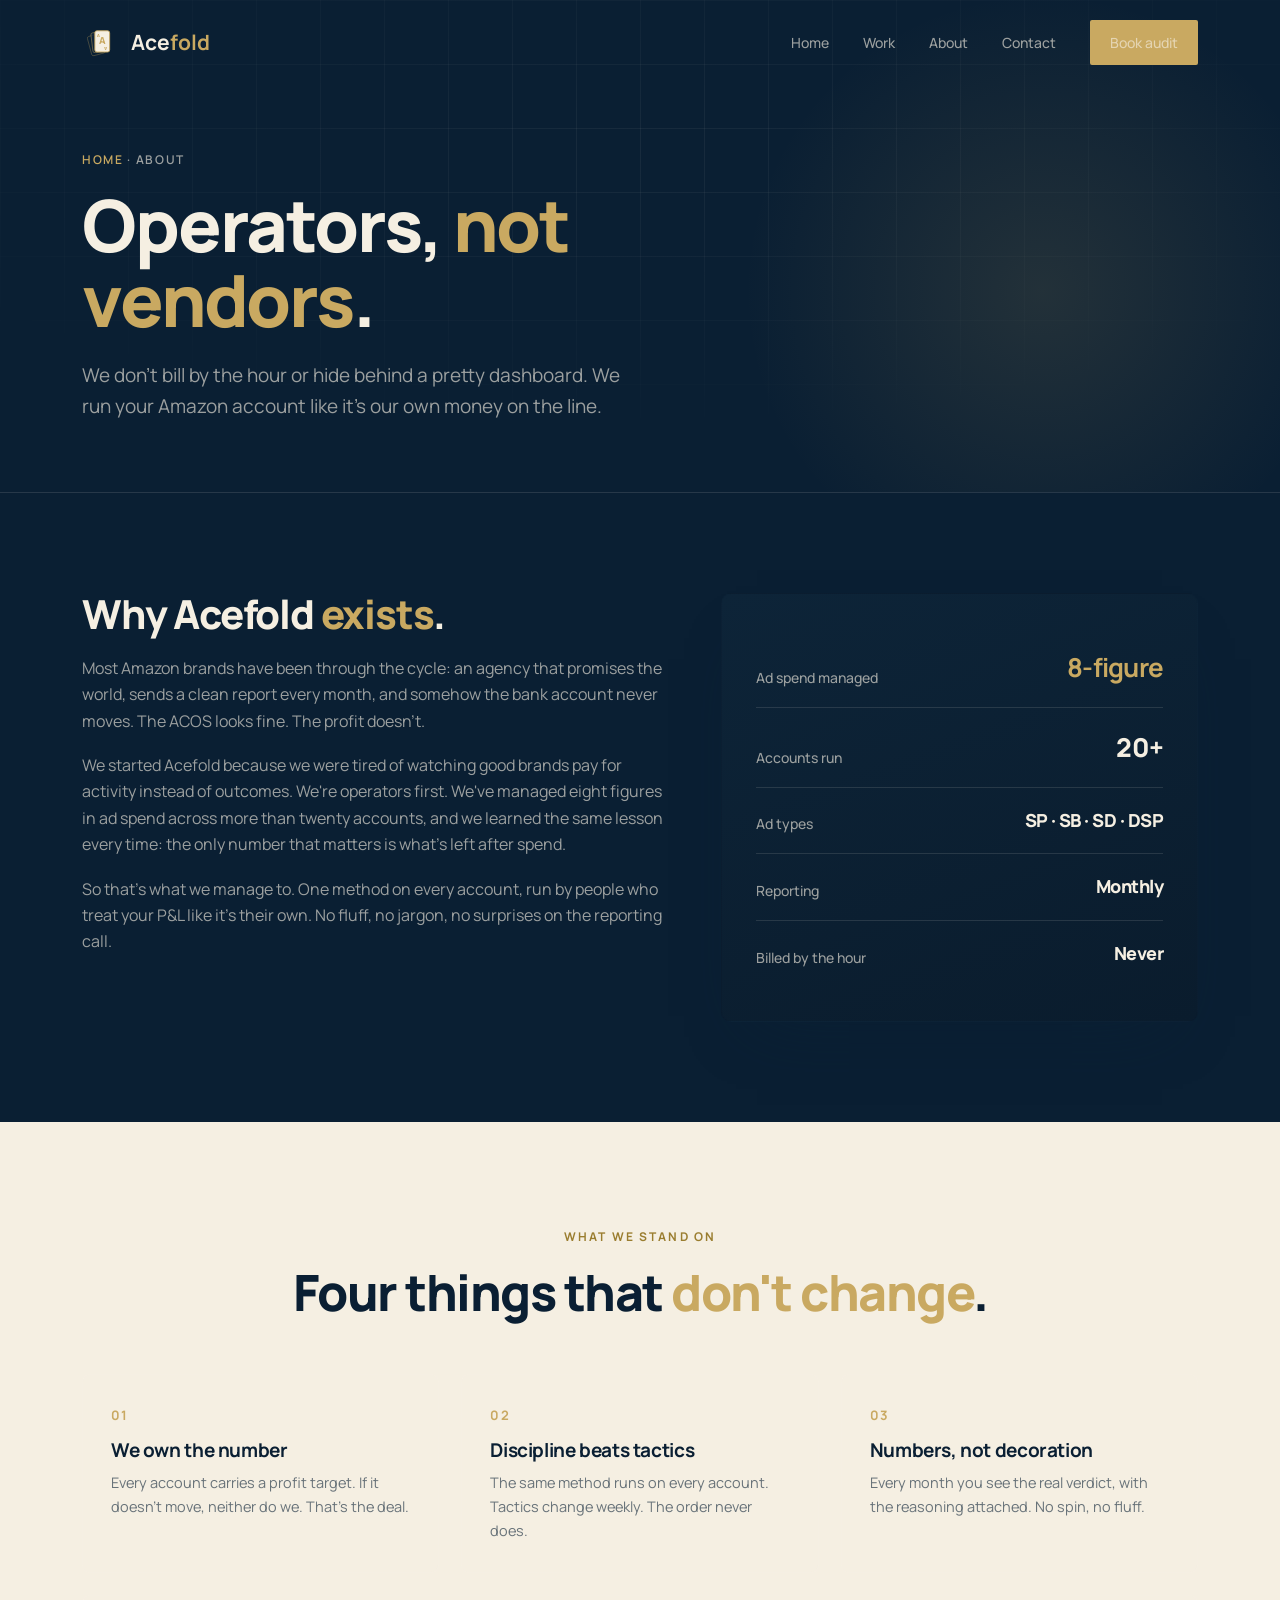
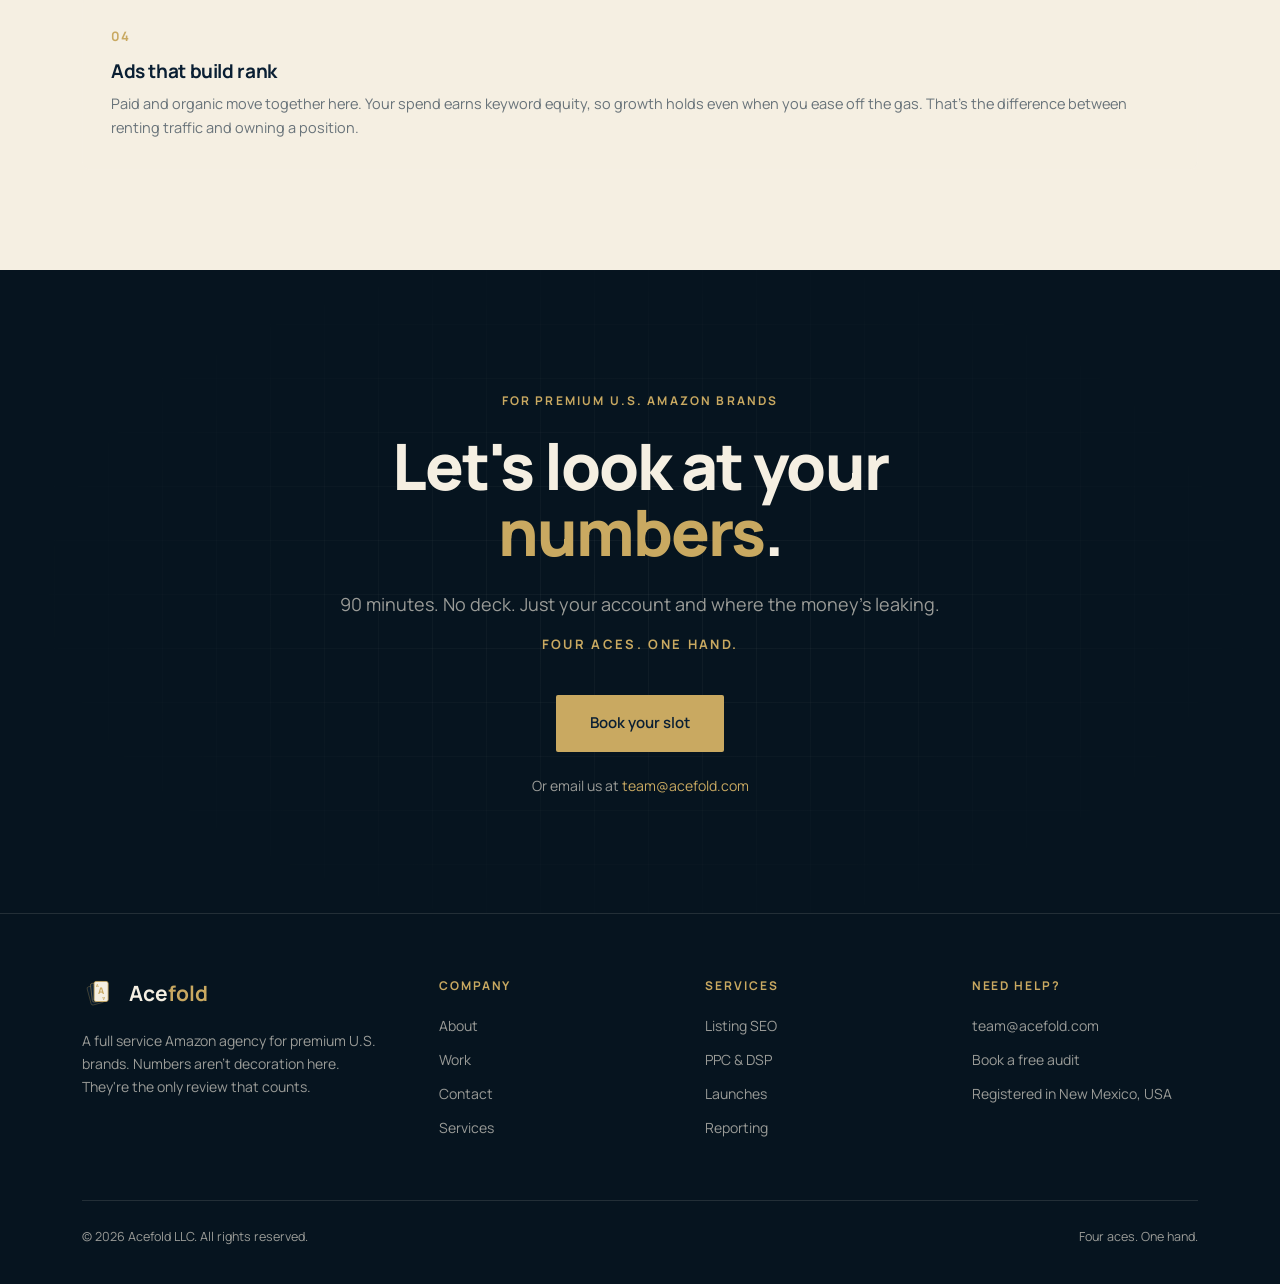
==== about.html @ dfd9e8f3 "Add files via upload" ====
<!DOCTYPE html>
<html lang="en">
<head>
<meta charset="UTF-8" />
<meta name="viewport" content="width=device-width, initial-scale=1.0" />
<title>About · Acefold</title>
<meta name="description" content="Acefold is built by operators who manage Amazon like it's their own P&L. Profit first, always." />
<link rel="preconnect" href="https://fonts.googleapis.com" />
<link rel="preconnect" href="https://fonts.gstatic.com" crossorigin />
<link rel="preload" as="style" href="https://fonts.googleapis.com/css2?family=Manrope:wght@400;500;600;700;800&display=swap" />
<link href="https://fonts.googleapis.com/css2?family=Manrope:wght@400;500;600;700;800&display=swap" rel="stylesheet" media="print" onload="this.media='all'" />
<noscript><link href="https://fonts.googleapis.com/css2?family=Manrope:wght@400;500;600;700;800&display=swap" rel="stylesheet" /></noscript>
<link rel="stylesheet" href="style.css" />
</head>
<body>

<svg width="0" height="0" style="position:absolute" aria-hidden="true"><defs>
  <symbol id="acemark" viewBox="0 0 56 56">
    <g transform="rotate(-15 28 40)"><rect x="14" y="14" width="22" height="31" rx="3" fill="#0A1F33" stroke="#C9A961" stroke-width="0.8" opacity="0.55"/></g>
    <g transform="rotate(-7 28 40)"><rect x="17" y="11" width="22" height="31" rx="3" fill="#13283d" stroke="#C9A961" stroke-width="0.8" opacity="0.8"/></g>
    <g><rect x="20" y="9" width="23" height="33" rx="3.2" fill="#F5EFE2" stroke="#C9A961" stroke-width="1.4"/>
      <text x="23" y="18" font-family="Manrope" font-size="6.5" font-weight="800" fill="#C9A961">A</text>
      <text x="31.5" y="42" font-family="Manrope" font-size="6.5" font-weight="800" fill="#C9A961" transform="rotate(180 35 38)">A</text>
      <text x="31.5" y="29.5" font-family="Manrope" font-size="15" font-weight="800" fill="#C9A961" text-anchor="middle">A</text></g>
  </symbol>
</defs></svg>

<div class="nav-bg" id="navbg"></div>
<nav>
  <a href="index.html" class="brand"><svg width="36" height="36"><use href="#acemark"/></svg><span class="brand-name">Ace<b>fold</b></span></a>
  <div class="nav-links" id="navlinks">
    <a href="index.html">Home</a>
    <a href="work.html">Work</a>
    <a href="about.html">About</a>
    <a href="contact.html">Contact</a>
    <a href="https://calendly.com/team-acefold/30min" target="_blank" rel="noopener" class="btn btn-gold" style="padding:11px 20px">Book audit</a>
  </div>
  <button class="nav-toggle" id="navtoggle" aria-label="Menu"><span></span><span></span><span></span></button>
</nav>

<!-- BANNER -->
<section class="banner">
  <div class="hero-grid"></div>
  <div class="hero-glow"></div>
  <div class="wrap"><div class="banner-inner">
    <div class="crumb"><a href="index.html">Home</a> · About</div>
    <h1>Operators, <span class="gold">not vendors</span>.</h1>
    <p>We don't bill by the hour or hide behind a pretty dashboard. We run your Amazon account like it's our own money on the line.</p>
  </div></div>
</section>

<!-- STORY -->
<section class="sec">
  <div class="wrap">
    <div class="story">
      <div class="reveal">
        <h2>Why Acefold <span class="gold">exists</span>.</h2>
        <p>Most Amazon brands have been through the cycle: an agency that promises the world, sends a clean report every month, and somehow the bank account never moves. The ACOS looks fine. The profit doesn't.</p>
        <p>We started Acefold because we were tired of watching good brands pay for activity instead of outcomes. We're operators first. We've managed eight figures in ad spend across more than twenty accounts, and we learned the same lesson every time: the only number that matters is what's left after spend.</p>
        <p>So that's what we manage to. One method on every account, run by people who treat your P&amp;L like it's their own. No fluff, no jargon, no surprises on the reporting call.</p>
      </div>
      <div class="about-panel reveal tilt">
        <div class="ap-row"><span class="k">Ad spend managed</span><span class="v"><b>8-figure</b></span></div>
        <div class="ap-row"><span class="k">Accounts run</span><span class="v">20+</span></div>
        <div class="ap-row"><span class="k">Ad types</span><span class="v" style="font-size:18px">SP · SB · SD · DSP</span></div>
        <div class="ap-row"><span class="k">Reporting</span><span class="v" style="font-size:18px">Monthly</span></div>
        <div class="ap-row"><span class="k">Billed by the hour</span><span class="v" style="font-size:18px">Never</span></div>
      </div>
    </div>
  </div>
</section>

<!-- VALUES -->
<section class="sec sec-cream">
  <div class="wrap">
    <div class="sec-head center reveal">
      <span class="eyebrow">What we stand on</span>
      <h2>Four things that <span class="gold">don't change</span>.</h2>
    </div>
    <div class="values">
      <div class="vcard reveal"><div class="vn">01</div><h3 style="color:var(--navy)">We own the number</h3><p style="color:var(--muted-navy)">Every account carries a profit target. If it doesn't move, neither do we. That's the deal.</p></div>
      <div class="vcard reveal"><div class="vn">02</div><h3 style="color:var(--navy)">Discipline beats tactics</h3><p style="color:var(--muted-navy)">The same method runs on every account. Tactics change weekly. The order never does.</p></div>
      <div class="vcard reveal"><div class="vn">03</div><h3 style="color:var(--navy)">Numbers, not decoration</h3><p style="color:var(--muted-navy)">Every month you see the real verdict, with the reasoning attached. No spin, no fluff.</p></div>
    </div>
    <div class="values" style="margin-top:22px;grid-template-columns:1fr">
      <div class="vcard reveal" style="max-width:none"><div class="vn">04</div><h3 style="color:var(--navy)">Ads that build rank</h3><p style="color:var(--muted-navy)">Paid and organic move together here. Your spend earns keyword equity, so growth holds even when you ease off the gas. That's the difference between renting traffic and owning a position.</p></div>
    </div>
  </div>
</section>

<!-- CTA -->
<section class="cta">
  <div class="cta-grid"></div>
  <div class="wrap"><div class="cta-inner">
    <span class="eyebrow reveal">For premium U.S. Amazon brands</span>
    <h2 class="reveal">Let's look at your <span class="gold">numbers</span>.</h2>
    <p class="reveal">90 minutes. No deck. Just your account and where the money's leaking.</p>
    <p class="sub reveal">Four aces. One hand.</p>
    <a href="https://calendly.com/team-acefold/30min" target="_blank" rel="noopener" class="btn btn-gold reveal" style="margin-top:40px;padding:16px 34px;font-size:15px">Book your slot</a>
    <p class="email reveal">Or email us at <a href="mailto:team@acefold.com">team@acefold.com</a></p>
  </div></div>
</section>

<!-- FOOTER -->
<footer>
  <div class="wrap">
    <div class="foot-top">
      <div class="foot-brand">
        <a href="index.html" class="brand"><svg width="34" height="34"><use href="#acemark"/></svg><span class="brand-name">Ace<b>fold</b></span></a>
        <p>A full service Amazon agency for premium U.S. brands. Numbers aren't decoration here. They're the only review that counts.</p>
      </div>
      <div class="foot-col"><h4>Company</h4><a href="about.html">About</a><a href="work.html">Work</a><a href="contact.html">Contact</a><a href="index.html#services">Services</a></div>
      <div class="foot-col"><h4>Services</h4><a href="index.html#services">Listing SEO</a><a href="index.html#services">PPC &amp; DSP</a><a href="index.html#services">Launches</a><a href="index.html#services">Reporting</a></div>
      <div class="foot-col"><h4>Need help?</h4><a href="mailto:team@acefold.com">team@acefold.com</a><a href="https://calendly.com/team-acefold/30min" target="_blank" rel="noopener">Book a free audit</a><span>Registered in New Mexico, USA</span></div>
    </div>
    <div class="foot-bottom"><span>© 2026 Acefold LLC. All rights reserved.</span><span>Four aces. One hand.</span></div>
  </div>
</footer>

<script>
  const navbg=document.getElementById('navbg');
  window.addEventListener('scroll',()=>navbg.classList.toggle('scrolled',window.scrollY>40));
  const toggle=document.getElementById('navtoggle'),links=document.getElementById('navlinks');
  toggle.addEventListener('click',()=>links.classList.toggle('open'));
  links.querySelectorAll('a').forEach(a=>a.addEventListener('click',()=>links.classList.remove('open')));
  const io=new IntersectionObserver((es)=>{es.forEach(e=>{if(e.isIntersecting){e.target.classList.add('visible');io.unobserve(e.target)}})},{threshold:0.1});
  document.querySelectorAll('.reveal').forEach((el,i)=>{el.style.transitionDelay=(i%3*0.06)+'s';io.observe(el)});
</script>
<script src="fx.js" defer></script>
</body>
</html>
---- style.css ----
:root{
    --navy:#0A1F33;--deep:#06141F;--gold:#C9A961;--gold-soft:#d8bd82;
    --cream:#F5EFE2;--paper:#FFFFFF;
    --line-navy:rgba(245,239,226,0.12);--line-cream:rgba(10,31,51,0.12);
    --muted-cream:rgba(245,239,226,0.62);--muted-navy:rgba(10,31,51,0.60);
  }
  *{margin:0;padding:0;box-sizing:border-box}
  html{scroll-behavior:smooth}
  body{font-family:'Manrope',sans-serif;background:var(--navy);color:var(--cream);-webkit-font-smoothing:antialiased;line-height:1.65;overflow-x:hidden}
  ::selection{background:var(--gold);color:var(--navy)}
  .wrap{max-width:1180px;margin:0 auto;padding:0 32px}
  .eyebrow{font-size:12px;font-weight:700;text-transform:uppercase;letter-spacing:0.18em;color:var(--gold)}
  h1,h2,h3{font-weight:800;letter-spacing:-0.03em;line-height:1.04}
  .gold{color:var(--gold)}
  .btn{display:inline-flex;align-items:center;gap:9px;font-weight:600;font-size:14px;padding:12px 22px;border-radius:2px;text-decoration:none;transition:all .25s ease;cursor:pointer;border:none}
  .btn-gold{background:var(--gold);color:var(--navy)}
  .btn-gold:hover{background:var(--gold-soft);transform:translateY(-1px)}
  .btn-ghost{background:transparent;color:var(--cream);border:1px solid var(--line-navy)}
  .btn-ghost:hover{border-color:var(--gold);color:var(--gold)}
  .lnk{display:inline-flex;align-items:center;gap:9px;font-size:14px;font-weight:700;color:var(--gold);text-decoration:none}
  .lnk .arr{transition:transform .25s}.lnk:hover .arr{transform:translateX(4px)}

  /* NAV */
  .nav-bg{position:fixed;top:0;left:0;right:0;height:74px;z-index:99;background:rgba(6,20,31,0);border-bottom:1px solid transparent;transition:background .35s ease,border-color .35s ease}
  .nav-bg.scrolled{background:rgba(6,20,31,0.96);border-bottom:1px solid var(--line-navy)}
  nav{position:fixed;top:0;left:0;right:0;z-index:100;display:flex;align-items:center;justify-content:space-between;padding:20px 32px;max-width:1180px;margin:0 auto}
  .brand{display:flex;align-items:center;gap:13px;text-decoration:none}
  .brand-name{font-weight:700;font-size:21px;color:var(--cream)}
  .brand-name b{color:var(--gold);font-weight:700}
  .nav-links{display:flex;align-items:center;gap:34px}
  .nav-links a{color:var(--muted-cream);text-decoration:none;font-size:14px;font-weight:500;transition:color .2s}
  .nav-links a:hover{color:var(--cream)}
  .nav-toggle{display:none}

  /* HERO BLOCKS (3 alternating, Imperium-style) */
  .hero-top{padding:150px 0 20px;position:relative;overflow:hidden}
  .hero-grid{position:absolute;inset:0;z-index:0;opacity:.5;background-image:linear-gradient(var(--line-navy) 1px,transparent 1px),linear-gradient(90deg,var(--line-navy) 1px,transparent 1px);background-size:64px 64px;mask-image:radial-gradient(ellipse 90% 60% at 70% 12%,#000 0%,transparent 72%)}
  .hero-glow{position:absolute;top:-10%;right:-8%;width:680px;height:680px;z-index:0;background:radial-gradient(circle,rgba(201,169,97,0.13) 0%,transparent 62%)}
  .hero-lead{position:relative;z-index:2;max-width:760px;margin-bottom:30px}
  .hero-lead .eyebrow{display:inline-block;margin-bottom:20px}
  .hero-lead h1{font-size:clamp(40px,5.6vw,70px)}
  .hero-lead p{font-size:clamp(16px,1.7vw,19px);color:var(--muted-cream);font-weight:400;max-width:560px;margin-top:24px}
  .hero-lead .hcta{display:flex;gap:14px;margin-top:34px;flex-wrap:wrap}

  .hblocks{position:relative;z-index:2;padding:30px 0 40px}
  .hblock{display:grid;grid-template-columns:1fr 1fr;gap:58px;align-items:center;padding:54px 0;border-top:1px solid var(--line-navy)}
  .hblock.flip .hb-text{order:2}.hblock.flip .hb-visual{order:1}
  .hb-text .eyebrow{display:inline-block;margin-bottom:16px}
  .hb-text h2{font-size:clamp(26px,3.3vw,40px);line-height:1.08}
  .hb-text p{font-size:16px;color:var(--muted-cream);font-weight:400;margin-top:18px;max-width:480px}
  .hb-text .lnk{margin-top:24px}
  .hb-visual{position:relative}

  /* SECTION SHELL */
  .sec{padding:100px 0;position:relative}
  .sec-cream{background:var(--cream);color:var(--navy)}
  .sec-cream .eyebrow{color:#9a7d2f}
  .sec-head{max-width:720px;margin-bottom:54px}
  .sec-head.center{margin:0 auto 56px;text-align:center}
  .sec-head h2{font-size:clamp(30px,4.2vw,50px);margin-top:18px}
  .sec-head p{font-size:17px;margin-top:20px;color:var(--muted-cream);font-weight:400;max-width:600px}
  .sec-head.center p{margin-left:auto;margin-right:auto}
  .sec-cream .sec-head p{color:var(--muted-navy)}

  /* SERVICES GRID (9 cards) */
  .sgrid{display:grid;grid-template-columns:repeat(3,1fr);gap:20px}
  .scard{border:1px solid var(--line-cream);border-radius:6px;padding:30px 28px 28px;background:rgba(10,31,51,0.02);transition:all .3s ease;position:relative;overflow:hidden}
  .scard::after{content:"";position:absolute;top:0;left:0;width:100%;height:3px;background:linear-gradient(90deg,var(--gold),transparent);opacity:0;transition:opacity .3s}
  .scard:hover{border-color:rgba(201,169,97,0.55);transform:translateY(-4px);box-shadow:0 22px 44px -28px rgba(10,31,51,0.4)}
  .scard:hover::after{opacity:1}
  .scard .ico{width:46px;height:46px;border:1px solid rgba(201,169,97,0.4);border-radius:8px;display:flex;align-items:center;justify-content:center;margin-bottom:20px}
  .scard h3{font-size:19px;font-weight:700;letter-spacing:-0.02em;margin-bottom:10px;color:var(--navy)}
  .scard p{font-size:14.5px;color:var(--muted-navy);font-weight:400;margin-bottom:18px}
  .scard .more{font-size:13px;font-weight:700;color:#b8923a;display:inline-flex;align-items:center;gap:7px}

  /* ABOUT (Market-Leading) */
  .about{display:grid;grid-template-columns:1fr 1fr;gap:60px;align-items:center}
  .about-feats{margin-top:34px;display:grid;gap:22px}
  .afeat{display:flex;gap:18px;align-items:flex-start}
  .afeat .ai{flex-shrink:0;width:44px;height:44px;border-radius:10px;background:rgba(201,169,97,0.12);border:1px solid rgba(201,169,97,0.3);display:flex;align-items:center;justify-content:center}
  .afeat h4{font-size:17px;font-weight:700;color:var(--navy);margin-bottom:6px}
  .afeat p{font-size:14.5px;color:var(--muted-navy);font-weight:400}
  .about-panel{background:linear-gradient(160deg,#0d2438,#0a1c2d);border:1px solid var(--line-cream);border-radius:10px;padding:34px;box-shadow:0 30px 60px -36px rgba(10,31,51,0.5)}
  .ap-row{display:flex;justify-content:space-between;align-items:flex-end;padding:18px 0;border-bottom:1px solid var(--line-navy)}
  .ap-row:last-child{border-bottom:none}
  .ap-row .k{font-size:14px;color:var(--muted-cream);font-weight:500}
  .ap-row .v{font-size:26px;font-weight:800;letter-spacing:-0.03em;color:var(--cream)}
  .ap-row .v b{color:var(--gold)}

  /* TESTIMONIALS */
  .tgrid{display:grid;grid-template-columns:repeat(2,1fr);gap:22px}
  .tcard{border:1px solid var(--line-cream);border-radius:8px;padding:30px 30px 26px;background:rgba(10,31,51,0.02)}
  .tcard .stars{color:#e0a32e;font-size:14px;letter-spacing:2px;margin-bottom:14px}
  .tcard p{font-size:16px;color:var(--navy);font-weight:500;line-height:1.55;margin-bottom:22px}
  .tcard p b{color:#b8923a;font-weight:700}
  .tcard .who-row{display:flex;align-items:center;gap:14px}
  .avatar{width:46px;height:46px;border-radius:50%;background:var(--navy);color:var(--gold);display:flex;align-items:center;justify-content:center;font-weight:800;font-size:16px;flex-shrink:0;border:1px solid rgba(201,169,97,0.4)}
  .who-row .nm{font-size:14px;font-weight:700;color:var(--navy);letter-spacing:0.02em}
  .who-row .rl{font-size:13px;color:var(--muted-navy);margin-top:2px}

  /* BLOG */
  .bgrid{display:grid;grid-template-columns:repeat(3,1fr);gap:24px}
  .bcard{border:1px solid var(--line-navy);border-radius:8px;overflow:hidden;background:rgba(245,239,226,0.015);transition:all .3s ease}
  .bcard:hover{border-color:rgba(201,169,97,0.4);transform:translateY(-4px)}
  .bthumb{height:150px;display:flex;align-items:center;justify-content:center;position:relative;border-bottom:1px solid var(--line-navy)}
  .bthumb .tag{position:absolute;top:14px;left:14px;font-size:10px;font-weight:700;letter-spacing:0.1em;text-transform:uppercase;color:var(--gold);background:rgba(6,20,31,0.6);padding:4px 10px;border-radius:20px;border:1px solid rgba(201,169,97,0.3)}
  .bbody{padding:22px 24px 26px}
  .bbody h3{font-size:18px;font-weight:700;letter-spacing:-0.02em;line-height:1.25;margin-bottom:12px}
  .bbody p{font-size:14px;color:var(--muted-cream);font-weight:400;margin-bottom:18px}
  .bbody .more{font-size:13px;font-weight:700;color:var(--gold);display:inline-flex;align-items:center;gap:7px}

  /* FAQ */
  .faq{border-top:1px solid var(--line-cream);max-width:880px;margin:0 auto}
  .faq details{border-bottom:1px solid var(--line-cream)}
  .faq summary{list-style:none;cursor:pointer;padding:24px 0;display:flex;justify-content:space-between;align-items:center;gap:20px;font-size:18px;font-weight:600;letter-spacing:-0.01em;color:var(--navy)}
  .faq summary::-webkit-details-marker{display:none}
  .faq summary .pl{color:#b8923a;font-size:22px;font-weight:400;transition:transform .25s;flex-shrink:0}
  .faq details[open] summary .pl{transform:rotate(45deg)}
  .faq .ans{padding:0 0 26px;font-size:15px;color:var(--muted-navy);font-weight:400;max-width:760px;line-height:1.65}

  /* CTA */
  .cta{background:var(--deep);padding:116px 0;position:relative;overflow:hidden}
  .cta-grid{position:absolute;inset:0;opacity:.4;background-image:linear-gradient(var(--line-navy) 1px,transparent 1px),linear-gradient(90deg,var(--line-navy) 1px,transparent 1px);background-size:54px 54px;mask-image:radial-gradient(ellipse 70% 80% at 50% 50%,#000,transparent 72%)}
  .cta-inner{position:relative;z-index:2;text-align:center;max-width:760px;margin:0 auto}
  .cta h2{font-size:clamp(38px,5.5vw,64px);margin:20px 0 0}
  .cta p{font-size:18px;color:var(--muted-cream);margin-top:24px;font-weight:400}
  .cta .sub{margin-top:14px;font-size:13px;font-weight:700;text-transform:uppercase;letter-spacing:0.18em;color:var(--gold)}
  .cta .btn{margin-top:40px;padding:16px 34px;font-size:15px}
  .cta .email{margin-top:22px;font-size:14px;color:var(--muted-cream)}
  .cta .email a{color:var(--gold);text-decoration:none}

  /* FOOTER */
  footer{background:var(--deep);border-top:1px solid var(--line-navy);padding:62px 0 36px}
  .foot-top{display:grid;grid-template-columns:1.4fr 1fr 1fr 1fr;gap:40px}
  .foot-brand p{font-size:14px;color:var(--muted-cream);margin-top:18px;font-weight:400;max-width:300px}
  .foot-col h4{font-size:12px;text-transform:uppercase;letter-spacing:0.16em;color:var(--gold);margin-bottom:18px;font-weight:700}
  .foot-col a,.foot-col span{display:block;font-size:14px;color:var(--muted-cream);text-decoration:none;margin-bottom:11px;font-weight:400}
  .foot-col a:hover{color:var(--cream)}
  .foot-bottom{display:flex;justify-content:space-between;align-items:center;flex-wrap:wrap;gap:14px;margin-top:50px;padding-top:26px;border-top:1px solid var(--line-navy);font-size:12.5px;color:var(--muted-cream)}

  /* SERP visual */
  .serp{background:var(--paper);border-radius:10px;overflow:hidden;box-shadow:0 40px 80px -40px rgba(0,0,0,0.75)}
  .serp-bar{display:flex;align-items:center;gap:12px;padding:13px 16px;background:#f3f3f3;border-bottom:1px solid #e3e3e3}
  .serp-search{flex:1;display:flex;align-items:center;gap:9px;background:#fff;border:1px solid #d8d8d8;border-radius:6px;padding:8px 13px;font-size:13px;color:#555}
  .serp-search .mag{width:13px;height:13px;border:2px solid #999;border-radius:50%;flex-shrink:0}
  .serp-go{background:var(--navy);color:#fff;font-size:12px;font-weight:700;padding:8px 15px;border-radius:6px}
  .serp-results{padding:16px;display:grid;grid-template-columns:repeat(4,1fr);gap:12px;background:#fff}
  .pcard{border:1px solid #ececec;border-radius:8px;padding:12px;position:relative;background:#fff}
  .pcard.win{border:2px solid var(--gold);box-shadow:0 14px 26px -16px rgba(201,169,97,0.6)}
  .pcard .tag{position:absolute;top:-9px;left:10px;font-size:8.5px;font-weight:700;letter-spacing:0.05em;text-transform:uppercase;padding:3px 7px;border-radius:4px}
  .pcard .tag.spon{background:#eef1f4;color:#5b6b7c}
  .pcard .tag.you{background:var(--gold);color:var(--navy)}
  .pthumb{height:66px;border-radius:6px;margin-bottom:10px;display:flex;align-items:center;justify-content:center}
  .pcard .pt{font-size:11px;color:#232f3e;font-weight:600;line-height:1.35;margin-bottom:7px;min-height:30px}
  .pstars{display:flex;align-items:center;gap:4px;margin-bottom:6px}
  .pstars .st{color:#e0a32e;font-size:10px}.pstars .ct{font-size:9px;color:#888}
  .pcard .pr{font-size:14px;font-weight:800;color:#0f1111}.pcard .pr small{font-size:9px;font-weight:600;color:#565959}
  .prime{font-size:8.5px;font-weight:700;color:#1a7eb8;margin-top:5px;display:inline-flex;align-items:center;gap:4px}
  .prime::before{content:"";width:7px;height:7px;background:#1a7eb8;border-radius:50%}

  /* result chart card */
  .resultchart{background:var(--paper);border-radius:8px;padding:26px 28px 20px;box-shadow:0 30px 60px -40px rgba(0,0,0,0.6)}
  .rc-top{display:flex;justify-content:space-between;align-items:flex-start;flex-wrap:wrap;gap:14px;margin-bottom:10px}
  .rc-top .t{font-size:15px;font-weight:700;color:var(--navy)}.rc-top .s{font-size:12px;color:var(--muted-navy);margin-top:4px}
  .rc-legend{display:flex;gap:16px}
  .rc-legend span{font-size:12px;color:var(--muted-navy);display:inline-flex;align-items:center;gap:6px;font-weight:600}
  .rc-legend i{width:15px;height:3px;border-radius:2px;display:inline-block}

  /* dashboard visual */
  .dash{background:linear-gradient(160deg,#0d2438,#0a1c2d);border:1px solid var(--line-navy);border-radius:10px;overflow:hidden;box-shadow:0 40px 80px -40px rgba(0,0,0,0.7)}
  .dash-chrome{display:flex;align-items:center;gap:7px;padding:13px 16px;border-bottom:1px solid var(--line-navy);background:rgba(6,20,31,0.5)}
  .dash-chrome i{width:10px;height:10px;border-radius:50%;background:rgba(245,239,226,0.18)}
  .dash-chrome .dt{margin-left:12px;font-size:12px;font-weight:600;color:var(--muted-cream)}
  .dash-body{padding:20px}
  .dash-tiles{display:grid;grid-template-columns:repeat(4,1fr);gap:11px;margin-bottom:16px}
  .tile{background:rgba(245,239,226,0.03);border:1px solid var(--line-navy);border-radius:6px;padding:13px 13px 15px}
  .tile .tl{font-size:9.5px;font-weight:600;letter-spacing:0.08em;text-transform:uppercase;color:var(--muted-cream)}
  .tile .tv{font-size:20px;font-weight:800;letter-spacing:-0.03em;color:var(--cream);margin-top:7px;line-height:1}
  .tile .td{font-size:10.5px;font-weight:700;margin-top:6px;color:#7fc99a}
  .dash-chartbox{background:rgba(245,239,226,0.02);border:1px solid var(--line-navy);border-radius:6px;padding:15px 15px 9px}
  .dash-chartbox .cb-top{display:flex;justify-content:space-between;align-items:center;margin-bottom:10px}
  .dash-chartbox .cb-top .l{font-size:12px;font-weight:700;color:var(--cream)}.dash-chartbox .cb-top .r{font-size:11px;color:var(--gold);font-weight:700}
  .bars{display:flex;align-items:flex-end;gap:7px;height:84px}
  .bars .b{flex:1;background:linear-gradient(180deg,var(--gold),rgba(201,169,97,0.3));border-radius:3px 3px 0 0;min-height:8px}

  .reveal{opacity:0;transform:translateY(22px);transition:opacity .7s ease,transform .7s ease}
  .reveal.visible{opacity:1;transform:none}

  @media(max-width:980px){
    .hblock{grid-template-columns:1fr;gap:34px;padding:44px 0}
    .hblock.flip .hb-text{order:1}.hblock.flip .hb-visual{order:2}
    .about{grid-template-columns:1fr;gap:36px}
    .sgrid{grid-template-columns:repeat(2,1fr)}
    .tgrid{grid-template-columns:1fr}
    .bgrid{grid-template-columns:1fr}
    .foot-top{grid-template-columns:1fr 1fr}
  }
  @media(max-width:880px){
    .nav-links{position:fixed;inset:0;background:var(--deep);flex-direction:column;justify-content:center;gap:28px;transform:translateX(100%);transition:transform .35s ease}
    .nav-links.open{transform:none}.nav-links a{font-size:20px}
    .nav-toggle{display:flex;flex-direction:column;gap:5px;background:none;border:none;cursor:pointer;z-index:101}
    .nav-toggle span{width:26px;height:2px;background:var(--cream);display:block}
    .nav .btn-gold{display:none}
    .serp-results{grid-template-columns:repeat(2,1fr)}
    .dash-tiles{grid-template-columns:repeat(2,1fr)}
  }
  @media(max-width:560px){.wrap{padding:0 22px}nav{padding:18px 22px}.sgrid{grid-template-columns:1fr}.foot-top{grid-template-columns:1fr}}

/* ===== SUBPAGE BANNER + GRIDS ===== */
.banner{padding:150px 0 70px;position:relative;overflow:hidden;border-bottom:1px solid var(--line-navy)}
.banner .hero-grid{mask-image:radial-gradient(ellipse 90% 80% at 50% 30%,#000 0%,transparent 75%)}
.banner-inner{position:relative;z-index:2;max-width:760px}
.banner .crumb{font-size:12px;font-weight:600;letter-spacing:0.14em;text-transform:uppercase;color:var(--muted-cream);margin-bottom:18px}
.banner .crumb a{color:var(--gold);text-decoration:none}
.banner h1{font-size:clamp(40px,6vw,72px)}
.banner p{font-size:clamp(16px,1.7vw,19px);color:var(--muted-cream);margin-top:22px;max-width:560px;font-weight:400}

/* work / portfolio grid */
.work-grid{display:grid;grid-template-columns:repeat(2,1fr);gap:26px}
.wcard{border:1px solid var(--line-navy);border-radius:10px;overflow:hidden;background:rgba(245,239,226,0.015);transition:all .3s ease}
.wcard:hover{border-color:rgba(201,169,97,0.42);transform:translateY(-4px)}
.wcard-visual{padding:30px 30px 0;background:linear-gradient(160deg,rgba(245,239,226,0.03),transparent)}
.wcard-body{padding:26px 30px 30px;display:flex;justify-content:space-between;align-items:flex-start;gap:20px;border-top:1px solid var(--line-navy)}
.wcard-cat{font-size:11px;font-weight:700;letter-spacing:0.14em;text-transform:uppercase;color:var(--gold)}
.wcard h3{font-size:21px;font-weight:700;letter-spacing:-0.02em;margin-top:10px}
.wcard p{font-size:14px;color:var(--muted-cream);margin-top:8px;font-weight:400;max-width:330px}
.wcard .wstat{text-align:right;flex-shrink:0}
.wcard .wstat .v{font-size:28px;font-weight:800;letter-spacing:-0.03em;color:var(--gold);line-height:1}
.wcard .wstat .l{font-size:11px;color:var(--muted-cream);margin-top:6px;text-transform:uppercase;letter-spacing:0.04em}

/* about page */
.story{display:grid;grid-template-columns:1.1fr 0.9fr;gap:56px;align-items:start}
.story h2{font-size:clamp(26px,3.4vw,40px);margin-bottom:20px}
.story p{font-size:16px;color:var(--muted-cream);font-weight:400;margin-bottom:18px}
.values{display:grid;grid-template-columns:repeat(3,1fr);gap:22px;margin-top:10px}
.vcard{border:1px solid var(--line-navy);border-radius:8px;padding:30px 28px;background:rgba(245,239,226,0.015)}
.vcard .vn{font-size:13px;font-weight:700;color:var(--gold);letter-spacing:0.1em}
.vcard h3{font-size:19px;font-weight:700;margin:14px 0 10px;letter-spacing:-0.02em}
.vcard p{font-size:14.5px;color:var(--muted-cream);font-weight:400}

/* contact page */
.contact-row{display:grid;grid-template-columns:1fr 1fr;gap:50px;align-items:start}
.contact-card{border:1px solid var(--line-navy);border-radius:10px;padding:38px;background:rgba(245,239,226,0.015)}
.contact-card h3{font-size:22px;font-weight:700;letter-spacing:-0.02em;margin-bottom:10px}
.contact-card p{font-size:15px;color:var(--muted-cream);font-weight:400;margin-bottom:24px}
.cfield{display:block;margin-bottom:16px}
.cfield label{display:block;font-size:12px;font-weight:600;letter-spacing:0.06em;text-transform:uppercase;color:var(--muted-cream);margin-bottom:8px}
.cfield input,.cfield textarea{width:100%;background:rgba(6,20,31,0.5);border:1px solid var(--line-navy);border-radius:6px;padding:13px 15px;color:var(--cream);font-family:'Manrope',sans-serif;font-size:15px}
.cfield input:focus,.cfield textarea:focus{outline:none;border-color:var(--gold)}
.contact-side .cinfo{display:flex;gap:16px;align-items:flex-start;padding:22px 0;border-bottom:1px solid var(--line-navy)}
.contact-side .cinfo:last-child{border-bottom:none}
.contact-side .ci-ico{width:44px;height:44px;border-radius:10px;background:rgba(201,169,97,0.12);border:1px solid rgba(201,169,97,0.3);display:flex;align-items:center;justify-content:center;flex-shrink:0}
.contact-side h4{font-size:16px;font-weight:700;margin-bottom:5px}
.contact-side p{font-size:14px;color:var(--muted-cream);font-weight:400}
.contact-side a{color:var(--gold);text-decoration:none}

@media(max-width:880px){
  .work-grid{grid-template-columns:1fr}
  .story{grid-template-columns:1fr;gap:36px}
  .values{grid-template-columns:1fr}
  .contact-row{grid-template-columns:1fr;gap:34px}
  .wcard-body{flex-direction:column}
  .wcard .wstat{text-align:left}
}

/* ===== PREMIUM 3D LAYER ===== */
#hero3d{position:absolute;inset:0;width:100%;height:100%;z-index:1;pointer-events:none}
.hero-top{position:relative}
.hero-lead{position:relative;z-index:2}
.hblocks{position:relative;z-index:2}
.tilt{transition:transform .45s cubic-bezier(.2,.8,.3,1);transform-style:preserve-3d;will-change:transform}
.tilt.tilting{transition:transform .06s linear}
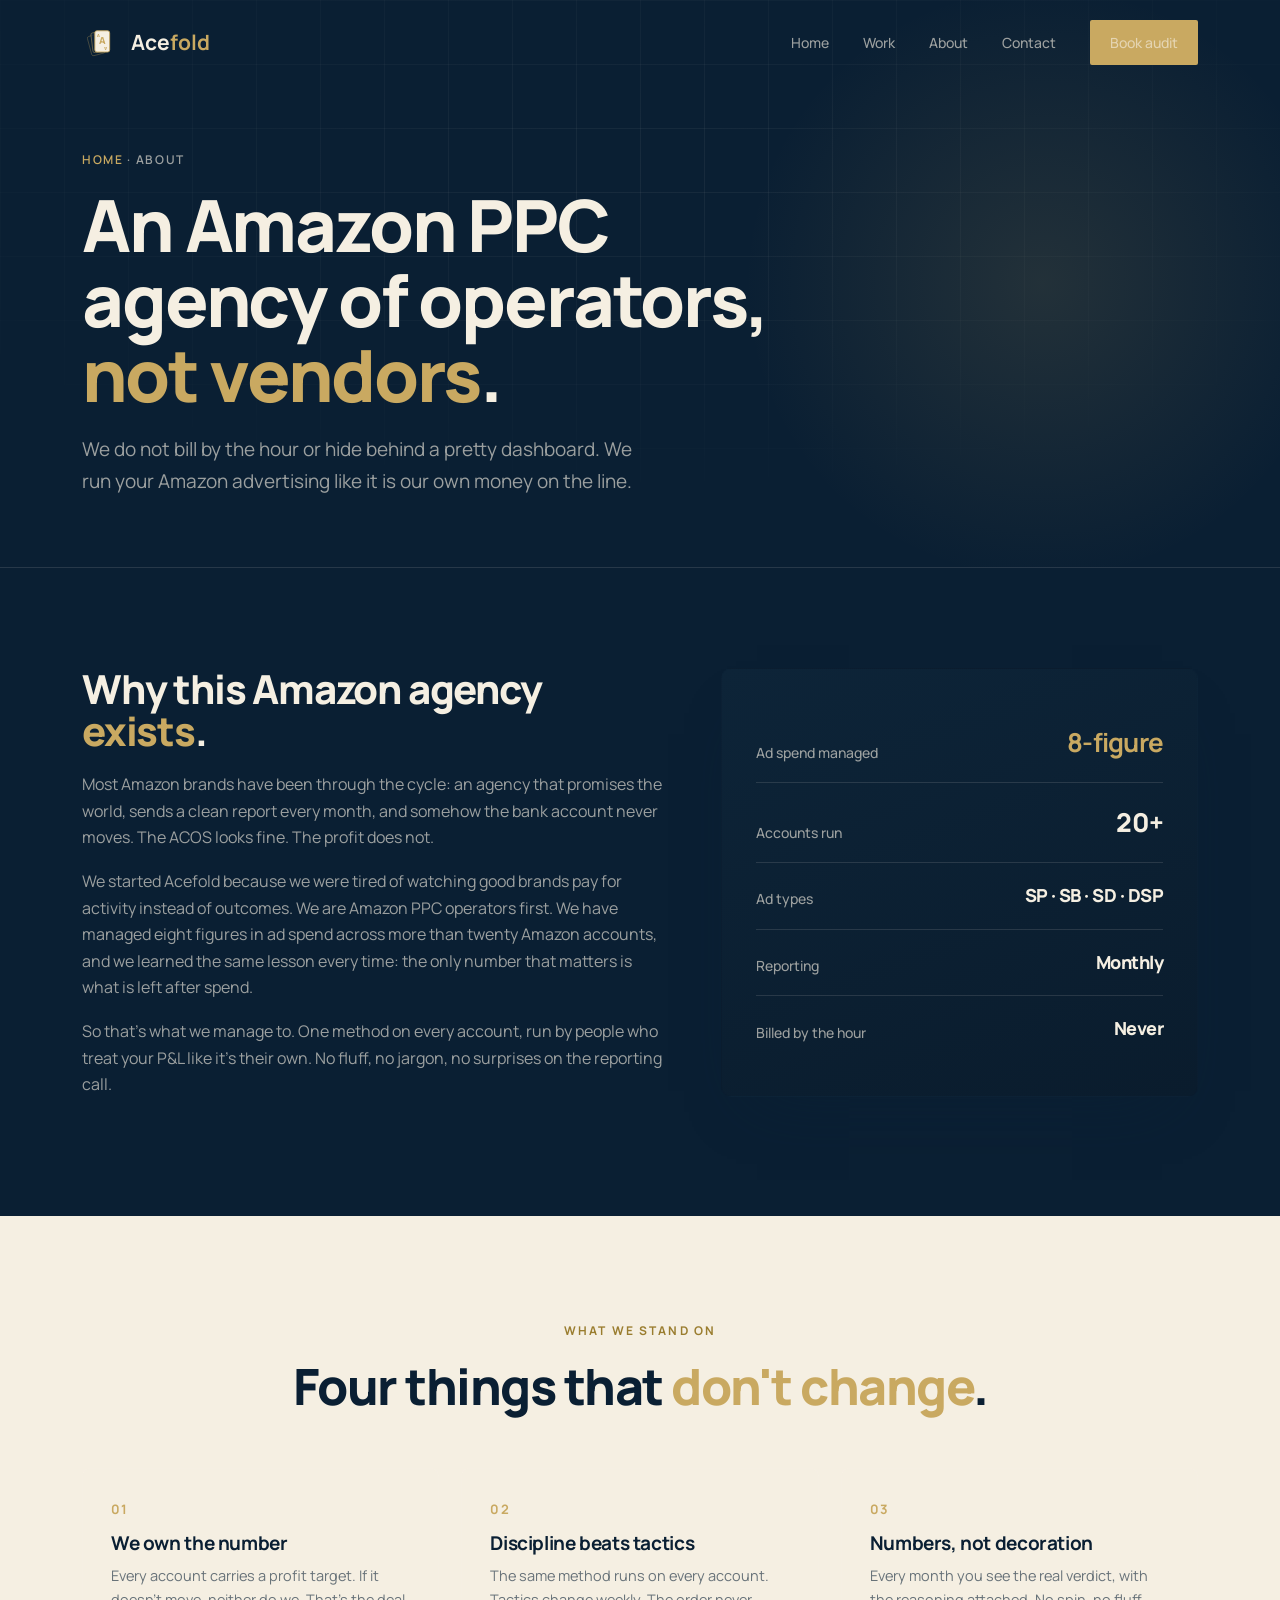
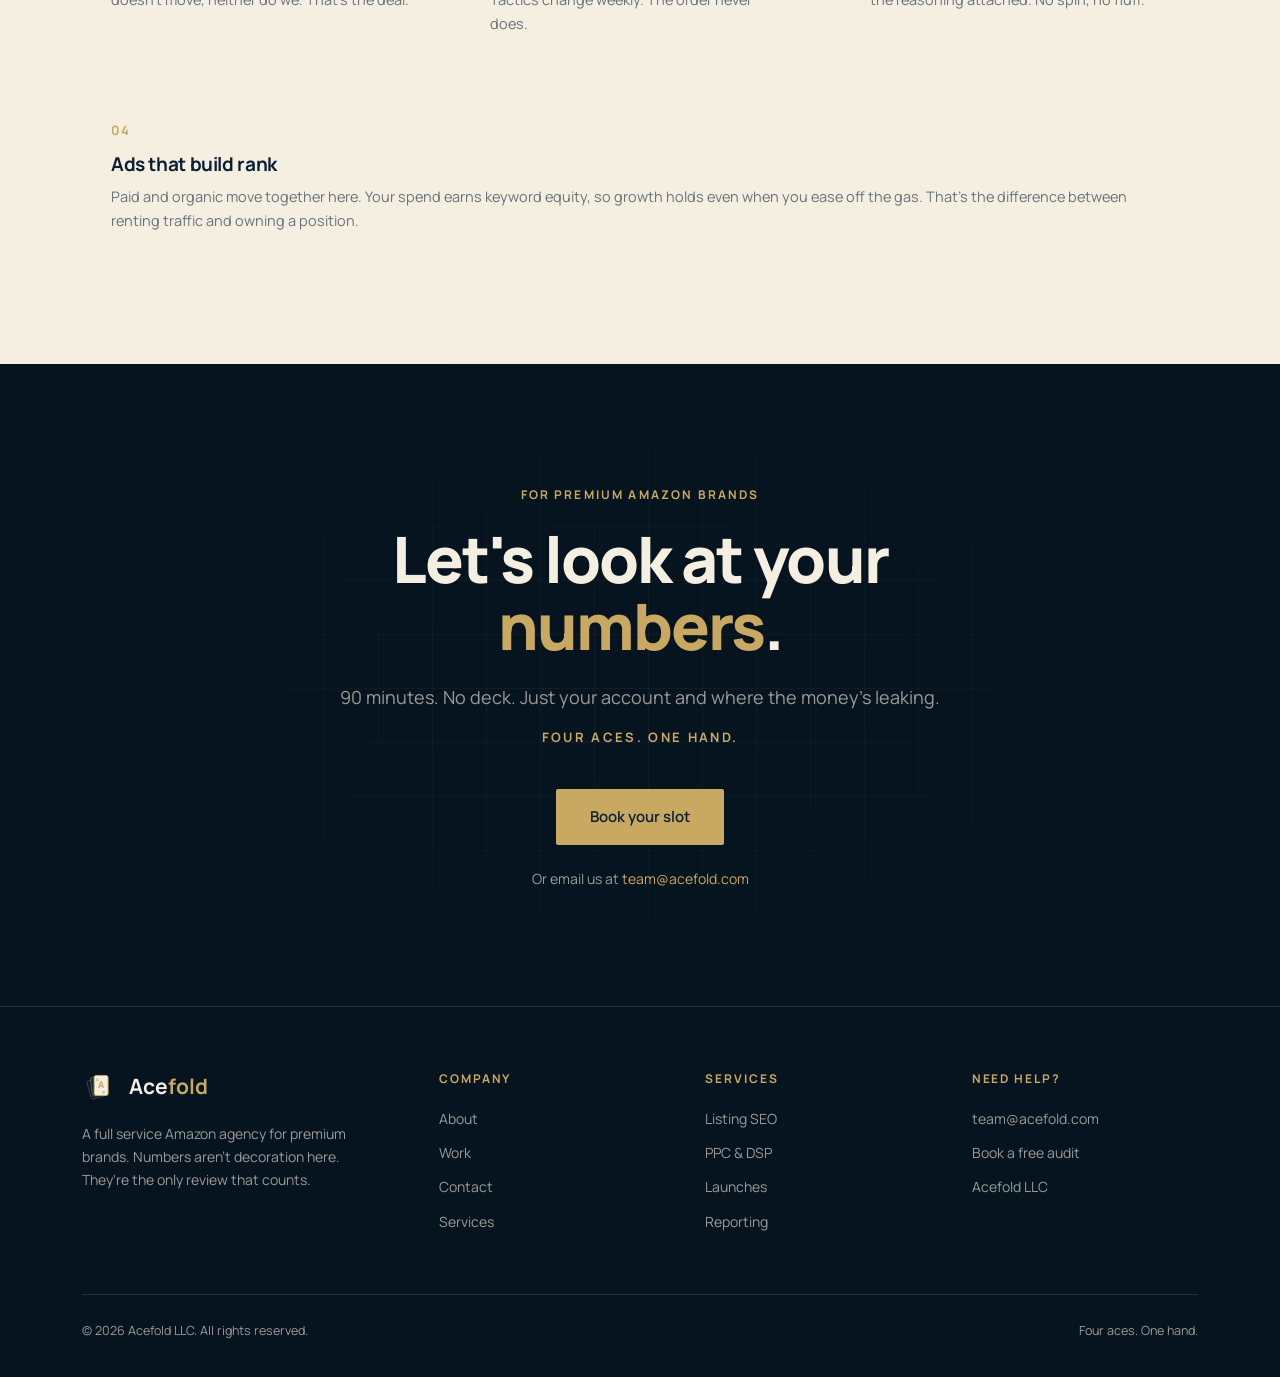
==== commit d3aa75f0: "Add files via upload" ====
--- a/about.html
+++ b/about.html
@@ -3,14 +3,40 @@
 <head>
 <meta charset="UTF-8" />
 <meta name="viewport" content="width=device-width, initial-scale=1.0" />
-<title>About · Acefold</title>
-<meta name="description" content="Acefold is built by operators who manage Amazon like it's their own P&L. Profit first, always." />
+<title>About Acefold | Amazon PPC Operators, Not Vendors</title>
+<meta name="description" content="Acefold is an Amazon PPC agency built by operators who have managed eight figures in ad spend across 20+ accounts. Profit first, reported monthly." />
 <link rel="preconnect" href="https://fonts.googleapis.com" />
 <link rel="preconnect" href="https://fonts.gstatic.com" crossorigin />
 <link rel="preload" as="style" href="https://fonts.googleapis.com/css2?family=Manrope:wght@400;500;600;700;800&display=swap" />
 <link href="https://fonts.googleapis.com/css2?family=Manrope:wght@400;500;600;700;800&display=swap" rel="stylesheet" media="print" onload="this.media='all'" />
 <noscript><link href="https://fonts.googleapis.com/css2?family=Manrope:wght@400;500;600;700;800&display=swap" rel="stylesheet" /></noscript>
 <link rel="stylesheet" href="style.css" />
+<link rel="canonical" href="https://acefold.com/about.html" />
+<meta name="robots" content="index, follow, max-image-preview:large" />
+<meta property="og:type" content="website" />
+<meta property="og:site_name" content="Acefold" />
+<meta property="og:url" content="https://acefold.com/about.html" />
+<meta property="og:title" content="About Acefold | Amazon PPC Operators, Not Vendors" />
+<meta property="og:description" content="Acefold is an Amazon PPC agency built by operators who have managed eight figures in ad spend across 20+ accounts. Profit first, reported monthly." />
+<meta name="twitter:card" content="summary_large_image" />
+<script type="application/ld+json">
+{
+  "@context": "https://schema.org",
+  "@type": "AboutPage",
+  "name": "About Acefold",
+  "url": "https://acefold.com/about.html",
+  "description": "Acefold is an Amazon PPC and advertising agency built by operators. Eight figures in managed ad spend across more than twenty Amazon accounts.",
+  "isPartOf": {"@id": "https://acefold.com/#website"},
+  "mainEntity": {"@id": "https://acefold.com/#organization"},
+  "breadcrumb": {
+    "@type": "BreadcrumbList",
+    "itemListElement": [
+      {"@type": "ListItem", "position": 1, "name": "Home", "item": "https://acefold.com/"},
+      {"@type": "ListItem", "position": 2, "name": "About", "item": "https://acefold.com/about.html"}
+    ]
+  }
+}
+</script>
 </head>
 <body>
 
@@ -44,8 +70,8 @@
   <div class="hero-glow"></div>
   <div class="wrap"><div class="banner-inner">
     <div class="crumb"><a href="index.html">Home</a> · About</div>
-    <h1>Operators, <span class="gold">not vendors</span>.</h1>
-    <p>We don't bill by the hour or hide behind a pretty dashboard. We run your Amazon account like it's our own money on the line.</p>
+    <h1>An Amazon PPC agency of operators, <span class="gold">not vendors</span>.</h1>
+    <p>We do not bill by the hour or hide behind a pretty dashboard. We run your Amazon advertising like it is our own money on the line.</p>
   </div></div>
 </section>
 
@@ -54,12 +80,12 @@
   <div class="wrap">
     <div class="story">
       <div class="reveal">
-        <h2>Why Acefold <span class="gold">exists</span>.</h2>
-        <p>Most Amazon brands have been through the cycle: an agency that promises the world, sends a clean report every month, and somehow the bank account never moves. The ACOS looks fine. The profit doesn't.</p>
-        <p>We started Acefold because we were tired of watching good brands pay for activity instead of outcomes. We're operators first. We've managed eight figures in ad spend across more than twenty accounts, and we learned the same lesson every time: the only number that matters is what's left after spend.</p>
+        <h2>Why this Amazon agency <span class="gold">exists</span>.</h2>
+        <p>Most Amazon brands have been through the cycle: an agency that promises the world, sends a clean report every month, and somehow the bank account never moves. The ACOS looks fine. The profit does not.</p>
+        <p>We started Acefold because we were tired of watching good brands pay for activity instead of outcomes. We are Amazon PPC operators first. We have managed eight figures in ad spend across more than twenty Amazon accounts, and we learned the same lesson every time: the only number that matters is what is left after spend.</p>
         <p>So that's what we manage to. One method on every account, run by people who treat your P&amp;L like it's their own. No fluff, no jargon, no surprises on the reporting call.</p>
       </div>
-      <div class="about-panel reveal tilt">
+      <div class="about-panel reveal">
         <div class="ap-row"><span class="k">Ad spend managed</span><span class="v"><b>8-figure</b></span></div>
         <div class="ap-row"><span class="k">Accounts run</span><span class="v">20+</span></div>
         <div class="ap-row"><span class="k">Ad types</span><span class="v" style="font-size:18px">SP · SB · SD · DSP</span></div>
@@ -92,7 +118,7 @@
 <section class="cta">
   <div class="cta-grid"></div>
   <div class="wrap"><div class="cta-inner">
-    <span class="eyebrow reveal">For premium U.S. Amazon brands</span>
+    <span class="eyebrow reveal">For premium Amazon brands</span>
     <h2 class="reveal">Let's look at your <span class="gold">numbers</span>.</h2>
     <p class="reveal">90 minutes. No deck. Just your account and where the money's leaking.</p>
     <p class="sub reveal">Four aces. One hand.</p>
@@ -107,11 +133,11 @@
     <div class="foot-top">
       <div class="foot-brand">
         <a href="index.html" class="brand"><svg width="34" height="34"><use href="#acemark"/></svg><span class="brand-name">Ace<b>fold</b></span></a>
-        <p>A full service Amazon agency for premium U.S. brands. Numbers aren't decoration here. They're the only review that counts.</p>
+        <p>A full service Amazon agency for premium brands. Numbers aren't decoration here. They're the only review that counts.</p>
       </div>
       <div class="foot-col"><h4>Company</h4><a href="about.html">About</a><a href="work.html">Work</a><a href="contact.html">Contact</a><a href="index.html#services">Services</a></div>
       <div class="foot-col"><h4>Services</h4><a href="index.html#services">Listing SEO</a><a href="index.html#services">PPC &amp; DSP</a><a href="index.html#services">Launches</a><a href="index.html#services">Reporting</a></div>
-      <div class="foot-col"><h4>Need help?</h4><a href="mailto:team@acefold.com">team@acefold.com</a><a href="https://calendly.com/team-acefold/30min" target="_blank" rel="noopener">Book a free audit</a><span>Registered in New Mexico, USA</span></div>
+      <div class="foot-col"><h4>Need help?</h4><a href="mailto:team@acefold.com">team@acefold.com</a><a href="https://calendly.com/team-acefold/30min" target="_blank" rel="noopener">Book a free audit</a><span>Acefold LLC</span></div>
     </div>
     <div class="foot-bottom"><span>© 2026 Acefold LLC. All rights reserved.</span><span>Four aces. One hand.</span></div>
   </div>
@@ -126,6 +152,5 @@
   const io=new IntersectionObserver((es)=>{es.forEach(e=>{if(e.isIntersecting){e.target.classList.add('visible');io.unobserve(e.target)}})},{threshold:0.1});
   document.querySelectorAll('.reveal').forEach((el,i)=>{el.style.transitionDelay=(i%3*0.06)+'s';io.observe(el)});
 </script>
-<script src="fx.js" defer></script>
 </body>
 </html>
--- a/style.css
+++ b/style.css
@@ -263,10 +263,64 @@
   .wcard .wstat{text-align:left}
 }
 
-/* ===== PREMIUM 3D LAYER ===== */
-#hero3d{position:absolute;inset:0;width:100%;height:100%;z-index:1;pointer-events:none}
-.hero-top{position:relative}
-.hero-lead{position:relative;z-index:2}
-.hblocks{position:relative;z-index:2}
-.tilt{transition:transform .45s cubic-bezier(.2,.8,.3,1);transform-style:preserve-3d;will-change:transform}
-.tilt.tilting{transition:transform .06s linear}
+
+/* ===== FEATURED VIDEO TESTIMONIAL ===== */
+.vfeature{
+  display:grid;grid-template-columns:340px 1fr;gap:48px;align-items:center;
+  border:1px solid var(--line-cream);border-radius:12px;
+  padding:36px;margin-bottom:26px;background:rgba(10,31,51,0.02);
+}
+.vwrap{position:relative;border-radius:10px;overflow:hidden;background:var(--navy);
+  box-shadow:0 30px 60px -34px rgba(10,31,51,0.55);line-height:0}
+.vwrap video{width:100%;height:auto;display:block;aspect-ratio:9/16;object-fit:cover}
+.vbadge{
+  position:absolute;top:14px;left:14px;z-index:2;
+  font-size:10px;font-weight:700;letter-spacing:0.14em;text-transform:uppercase;
+  color:var(--gold);background:rgba(7,15,33,0.72);border:1px solid rgba(201,169,97,0.4);
+  padding:5px 11px;border-radius:20px;pointer-events:none;
+}
+.vcopy .stars{color:#e0a32e;font-size:15px;letter-spacing:2px;margin-bottom:16px}
+.vcopy h3{font-size:clamp(22px,2.6vw,32px);font-weight:800;letter-spacing:-0.02em;
+  color:var(--navy);line-height:1.2;margin-bottom:16px}
+.vcopy h3 b{color:#b8923a;font-weight:800}
+.vcopy p{font-size:15.5px;color:var(--muted-navy);font-weight:400;margin-bottom:22px;max-width:520px}
+.vcopy .who-row{display:flex;align-items:center;gap:14px}
+@media(max-width:880px){
+  .vfeature{grid-template-columns:1fr;gap:28px;padding:24px}
+  .vwrap{max-width:300px;margin:0 auto}
+}
+
+/* ===== SERVICE PILLARS (4-up, problem-led) ===== */
+.pillars{display:grid;grid-template-columns:repeat(2,1fr);gap:22px}
+.pillar{
+  border:1px solid var(--line-cream);border-radius:10px;padding:34px 32px 30px;
+  background:rgba(10,31,51,0.02);transition:all .3s ease;position:relative;overflow:hidden;
+}
+.pillar::before{content:"";position:absolute;top:0;left:0;width:100%;height:3px;
+  background:linear-gradient(90deg,var(--gold),transparent);opacity:0;transition:opacity .3s}
+.pillar:hover{border-color:rgba(184,146,58,0.5);transform:translateY(-4px);
+  box-shadow:0 26px 50px -30px rgba(10,31,51,0.4)}
+.pillar:hover::before{opacity:1}
+.pillar-top{display:flex;align-items:center;gap:14px;margin-bottom:18px}
+.pillar-ico{width:44px;height:44px;border:1px solid rgba(201,169,97,0.4);border-radius:9px;
+  display:flex;align-items:center;justify-content:center;flex-shrink:0}
+.pillar-n{font-size:11px;font-weight:700;letter-spacing:0.16em;text-transform:uppercase;color:#9a7d2f}
+.pillar h3{font-size:23px;font-weight:800;letter-spacing:-0.02em;color:var(--navy);line-height:1.15}
+.pillar .prob{font-size:15.5px;color:var(--navy);font-weight:600;margin-bottom:10px;line-height:1.45}
+.pillar .prob b{color:#b8923a;font-weight:700}
+.pillar p{font-size:14.5px;color:var(--muted-navy);font-weight:400;margin-bottom:20px}
+.pillar ul{list-style:none;border-top:1px solid var(--line-cream);padding-top:6px}
+.pillar li{font-size:13.5px;color:var(--muted-navy);padding:8px 0 8px 20px;position:relative}
+.pillar li::before{content:"";position:absolute;left:0;top:14px;width:6px;height:6px;
+  border:1px solid var(--gold);transform:rotate(45deg)}
+
+/* capability chips */
+.caps{margin-top:34px;text-align:center}
+.caps-label{font-size:11px;font-weight:700;letter-spacing:0.16em;text-transform:uppercase;
+  color:var(--muted-navy);margin-bottom:18px}
+.caps-row{display:flex;flex-wrap:wrap;gap:10px;justify-content:center}
+.chip{font-size:13px;font-weight:600;color:var(--navy);border:1px solid var(--line-cream);
+  background:rgba(10,31,51,0.03);padding:8px 16px;border-radius:30px;transition:all .25s}
+.chip:hover{border-color:rgba(184,146,58,0.6);color:#8a6d22}
+
+@media(max-width:880px){.pillars{grid-template-columns:1fr}}
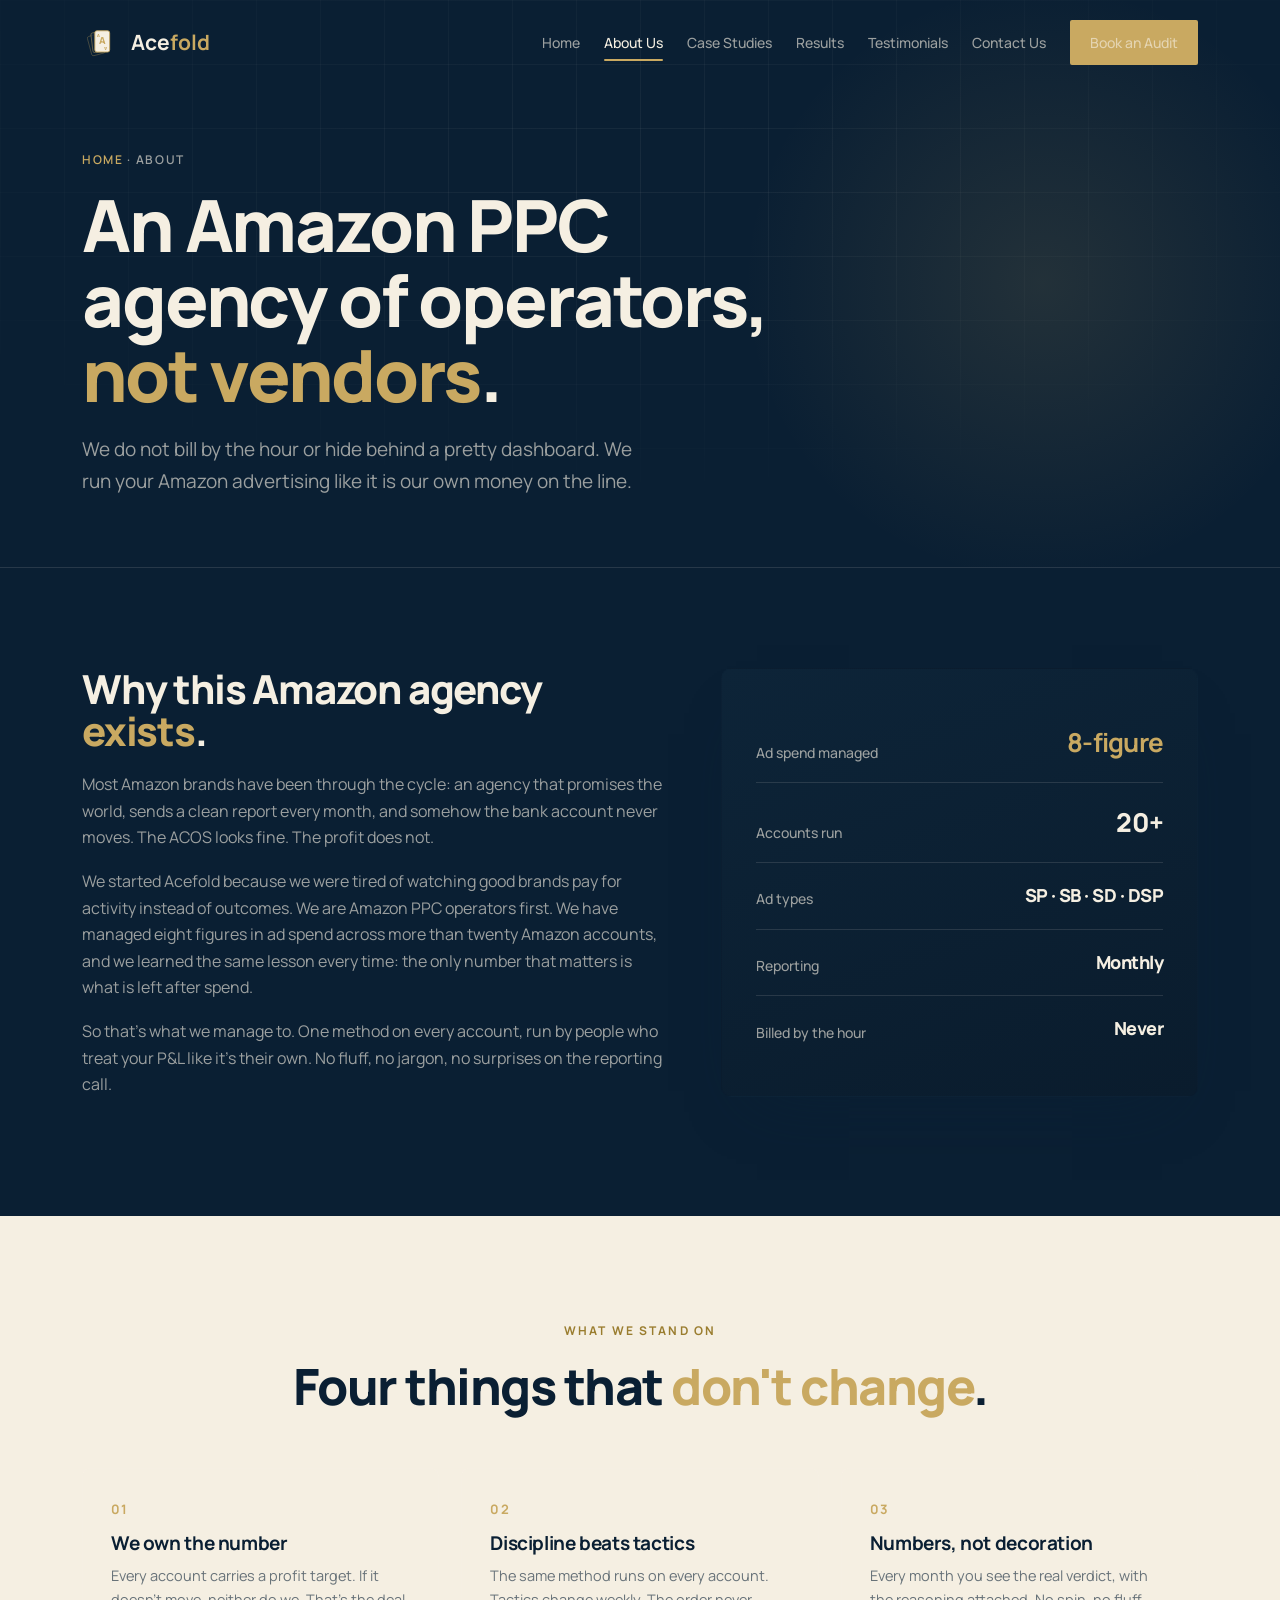
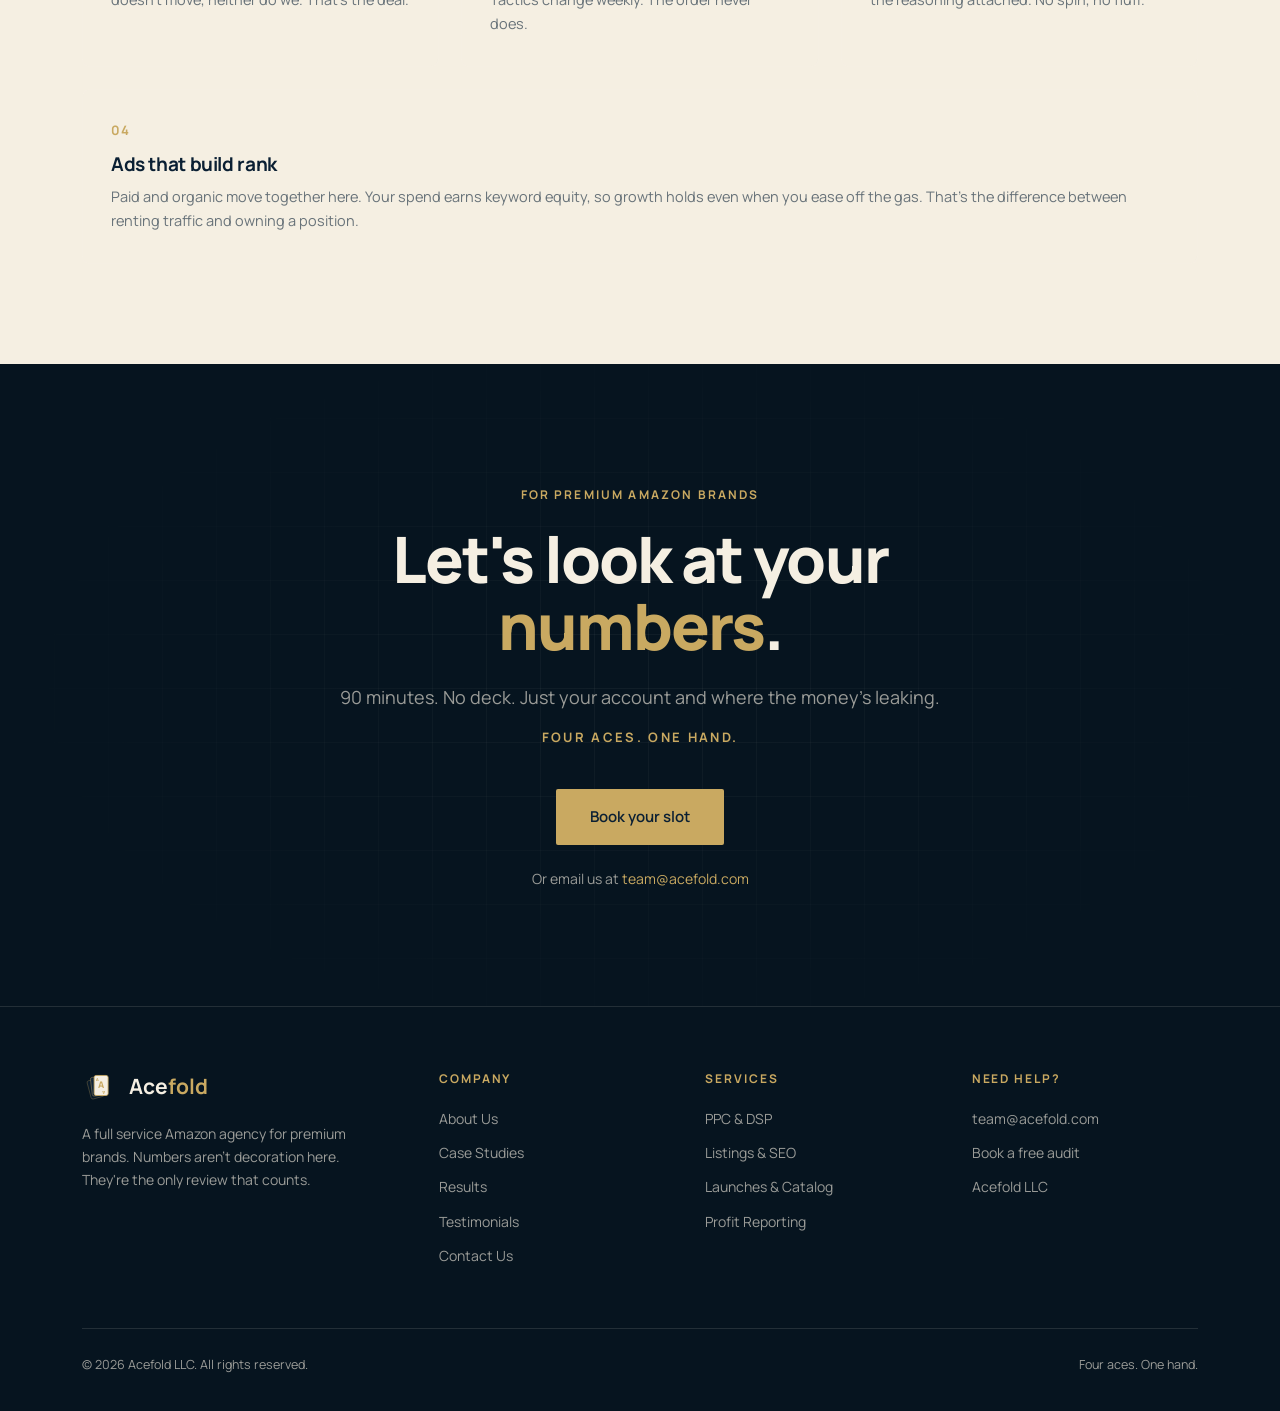
==== commit 359d8029: "Add files via upload" ====
--- a/about.html
+++ b/about.html
@@ -56,10 +56,12 @@
   <a href="index.html" class="brand"><svg width="36" height="36"><use href="#acemark"/></svg><span class="brand-name">Ace<b>fold</b></span></a>
   <div class="nav-links" id="navlinks">
     <a href="index.html">Home</a>
-    <a href="work.html">Work</a>
-    <a href="about.html">About</a>
-    <a href="contact.html">Contact</a>
-    <a href="https://calendly.com/team-acefold/30min" target="_blank" rel="noopener" class="btn btn-gold" style="padding:11px 20px">Book audit</a>
+    <a href="about.html" class="active" aria-current="page">About Us</a>
+    <a href="case-studies.html">Case Studies</a>
+    <a href="results.html">Results</a>
+    <a href="testimonials.html">Testimonials</a>
+    <a href="contact.html">Contact Us</a>
+    <a href="https://calendly.com/team-acefold/30min" target="_blank" rel="noopener" class="btn btn-gold" style="padding:11px 20px">Book an Audit</a>
   </div>
   <button class="nav-toggle" id="navtoggle" aria-label="Menu"><span></span><span></span><span></span></button>
 </nav>
@@ -135,8 +137,8 @@
         <a href="index.html" class="brand"><svg width="34" height="34"><use href="#acemark"/></svg><span class="brand-name">Ace<b>fold</b></span></a>
         <p>A full service Amazon agency for premium brands. Numbers aren't decoration here. They're the only review that counts.</p>
       </div>
-      <div class="foot-col"><h4>Company</h4><a href="about.html">About</a><a href="work.html">Work</a><a href="contact.html">Contact</a><a href="index.html#services">Services</a></div>
-      <div class="foot-col"><h4>Services</h4><a href="index.html#services">Listing SEO</a><a href="index.html#services">PPC &amp; DSP</a><a href="index.html#services">Launches</a><a href="index.html#services">Reporting</a></div>
+      <div class="foot-col"><h4>Company</h4><a href="about.html">About Us</a><a href="case-studies.html">Case Studies</a><a href="results.html">Results</a><a href="testimonials.html">Testimonials</a><a href="contact.html">Contact Us</a></div>
+      <div class="foot-col"><h4>Services</h4><a href="index.html#services">PPC &amp; DSP</a><a href="index.html#services">Listings &amp; SEO</a><a href="index.html#services">Launches &amp; Catalog</a><a href="index.html#services">Profit Reporting</a></div>
       <div class="foot-col"><h4>Need help?</h4><a href="mailto:team@acefold.com">team@acefold.com</a><a href="https://calendly.com/team-acefold/30min" target="_blank" rel="noopener">Book a free audit</a><span>Acefold LLC</span></div>
     </div>
     <div class="foot-bottom"><span>© 2026 Acefold LLC. All rights reserved.</span><span>Four aces. One hand.</span></div>
--- a/style.css
+++ b/style.css
@@ -324,3 +324,99 @@
 .chip:hover{border-color:rgba(184,146,58,0.6);color:#8a6d22}
 
 @media(max-width:880px){.pillars{grid-template-columns:1fr}}
+
+/* ===== NAV: 7 items, active state, earlier collapse ===== */
+.nav-links{gap:24px}
+.nav-links a.active{color:var(--cream);position:relative}
+.nav-links a.active::after{content:"";position:absolute;left:0;right:0;bottom:-7px;height:2px;background:var(--gold);border-radius:2px}
+@media(max-width:1120px){
+  .nav-links{position:fixed;inset:0;background:var(--deep);flex-direction:column;justify-content:center;gap:26px;transform:translateX(100%);transition:transform .35s ease}
+  .nav-links.open{transform:none}
+  .nav-links a{font-size:20px}
+  .nav-links a.active::after{bottom:-6px}
+  .nav-toggle{display:flex;flex-direction:column;gap:5px;background:none;border:none;cursor:pointer;z-index:101}
+  .nav-toggle span{width:26px;height:2px;background:var(--cream);display:block}
+}
+
+/* ===== CASE STUDIES PAGE ===== */
+.case-jump{position:sticky;top:74px;z-index:50;background:rgba(6,20,31,0.96);border-bottom:1px solid var(--line-navy)}
+.case-jump .wrap{display:flex;gap:8px;overflow-x:auto;padding-top:12px;padding-bottom:12px;scrollbar-width:none}
+.case-jump .wrap::-webkit-scrollbar{display:none}
+.case-jump a{flex-shrink:0;font-size:12.5px;font-weight:600;color:var(--muted-cream);text-decoration:none;border:1px solid var(--line-navy);border-radius:30px;padding:7px 14px;transition:all .2s}
+.case-jump a:hover{color:var(--gold);border-color:rgba(201,169,97,0.5)}
+.case{padding:96px 0;border-bottom:1px solid var(--line-navy);scroll-margin-top:130px}
+.case:nth-of-type(even){background:var(--deep)}
+.case-top{display:flex;align-items:flex-start;gap:28px;margin-bottom:34px}
+.case-num{font-size:64px;font-weight:800;line-height:.9;color:transparent;-webkit-text-stroke:1.4px var(--gold);letter-spacing:-0.04em;flex-shrink:0}
+.case-tags{display:flex;flex-wrap:wrap;gap:8px;margin-bottom:14px}
+.ctag{font-size:11px;font-weight:700;letter-spacing:0.12em;text-transform:uppercase;color:var(--gold);border:1px solid rgba(201,169,97,0.35);border-radius:30px;padding:5px 12px}
+.ctag.solid{background:var(--gold);color:var(--navy);border-color:var(--gold)}
+.case-top h2{font-size:clamp(26px,3.4vw,42px);line-height:1.1}
+.case-meta{display:flex;flex-wrap:wrap;gap:8px 26px;margin-top:16px;font-size:13.5px;color:var(--muted-cream)}
+.case-meta b{color:var(--cream);font-weight:600}
+.case-cols{display:grid;grid-template-columns:1fr 1.25fr;gap:44px;margin-bottom:38px}
+.case-cols h3{font-size:12px;font-weight:700;letter-spacing:0.16em;text-transform:uppercase;color:var(--gold);margin-bottom:12px}
+.case-cols p{font-size:15.5px;color:var(--muted-cream);margin-bottom:14px}
+.case-cols ul{list-style:none}
+.case-cols li{font-size:15px;color:rgba(245,239,226,0.82);padding:9px 0 9px 22px;position:relative;border-top:1px solid var(--line-navy)}
+.case-cols li:first-child{border-top:none}
+.case-cols li::before{content:"";position:absolute;left:0;top:17px;width:7px;height:7px;border:1px solid var(--gold);transform:rotate(45deg)}
+.case-metrics{display:grid;grid-template-columns:repeat(auto-fit,minmax(190px,1fr));gap:14px;margin-bottom:38px}
+.cm{border:1px solid var(--line-navy);border-radius:10px;padding:20px 20px 18px;background:rgba(245,239,226,0.025)}
+.cm .v{font-size:clamp(24px,2.6vw,32px);font-weight:800;letter-spacing:-0.03em;color:var(--cream);line-height:1}
+.cm .v.g{color:var(--gold)}
+.cm .l{font-size:12.5px;color:var(--muted-cream);margin-top:10px;line-height:1.45}
+.cm .proj{display:inline-block;margin-top:10px;font-size:10px;font-weight:700;letter-spacing:0.12em;text-transform:uppercase;color:var(--navy);background:var(--cream);border-radius:20px;padding:3px 9px}
+.case-figs{display:grid;grid-template-columns:repeat(2,1fr);gap:18px}
+.case-figs.one{grid-template-columns:1fr}
+.case-figs.five{grid-template-columns:repeat(5,1fr);gap:12px;margin-top:18px}
+.case-figs figure{margin:0}
+.case-figs a{display:block;border-radius:10px;overflow:hidden;border:1px solid var(--line-navy);background:#fff;transition:transform .25s,border-color .25s}
+.case-figs a:hover{transform:translateY(-3px);border-color:rgba(201,169,97,0.55)}
+.case-figs img{width:100%;height:auto;display:block}
+.case-figs figcaption{font-size:12.5px;color:var(--muted-cream);margin-top:9px}
+.case-note{font-size:12.5px;color:var(--muted-cream);margin-top:20px}
+.disclose{font-size:13px;color:var(--muted-cream);max-width:760px;margin-top:20px;line-height:1.6}
+
+/* ===== RESULTS PAGE ===== */
+.rfilter{display:flex;flex-wrap:wrap;gap:10px;justify-content:center;margin-bottom:38px}
+.rfilter button{font-family:inherit;font-size:13.5px;font-weight:600;color:var(--navy);background:rgba(10,31,51,0.03);border:1px solid var(--line-cream);border-radius:30px;padding:9px 18px;cursor:pointer;transition:all .2s}
+.rfilter button:hover{border-color:rgba(184,146,58,0.6)}
+.rfilter button.on{background:var(--navy);color:var(--cream);border-color:var(--navy)}
+.rgrid{display:grid;grid-template-columns:repeat(2,1fr);gap:22px}
+.rcard{border:1px solid var(--line-cream);border-radius:12px;padding:30px 30px 26px;background:rgba(10,31,51,0.02);display:flex;flex-direction:column;transition:all .3s}
+.rcard:hover{border-color:rgba(184,146,58,0.55);transform:translateY(-3px);box-shadow:0 26px 50px -32px rgba(10,31,51,0.4)}
+.rcard[hidden]{display:none}
+.rcard-top{display:flex;justify-content:space-between;align-items:center;gap:12px;margin-bottom:22px}
+.rcard-cat{font-size:11px;font-weight:700;letter-spacing:0.14em;text-transform:uppercase;color:#9a7d2f}
+.rcard-type{font-size:10.5px;font-weight:700;letter-spacing:0.08em;text-transform:uppercase;color:var(--muted-navy);border:1px solid var(--line-cream);border-radius:20px;padding:4px 10px;white-space:nowrap}
+.rcard .big{font-size:clamp(40px,5vw,56px);font-weight:800;letter-spacing:-0.04em;color:var(--navy);line-height:1}
+.rcard .big b{color:#b8923a;font-weight:800}
+.rcard .bigl{font-size:15px;color:var(--navy);font-weight:600;margin-top:10px}
+.rcard .rsub{display:grid;grid-template-columns:repeat(2,1fr);border-top:1px solid var(--line-cream);margin-top:24px}
+.rcard .rsub>div{padding:16px 10px 0 0}
+.rcard .rsub>div+div{padding-left:16px;border-left:1px solid var(--line-cream)}
+.rcard .rsub .v{font-size:20px;font-weight:800;color:var(--navy);letter-spacing:-0.02em}
+.rcard .rsub .l{font-size:12px;color:var(--muted-navy);margin-top:4px;line-height:1.4}
+.rcard .go{margin-top:auto;padding-top:24px;font-size:14px;font-weight:700;color:#b8923a;text-decoration:none;display:inline-flex;gap:8px}
+.rcard .go:hover{color:var(--navy)}
+.rcard .projtag{font-size:10px;font-weight:700;letter-spacing:0.1em;text-transform:uppercase;color:var(--cream);background:var(--navy);border-radius:20px;padding:3px 9px;margin-left:8px;vertical-align:middle}
+
+@media(max-width:980px){
+  .case-cols{grid-template-columns:1fr;gap:26px}
+  .case-figs.five{grid-template-columns:repeat(3,1fr)}
+}
+@media(max-width:720px){
+  .case-figs{grid-template-columns:1fr}
+  .case-figs.five{grid-template-columns:repeat(2,1fr)}
+  .rgrid{grid-template-columns:1fr}
+  .case-top{flex-direction:column;gap:12px}
+  .case-num{font-size:46px}
+  .case{padding:70px 0}
+}
+
+/* keep decorative glows from widening the page on phones */
+.sec{overflow-x:clip}
+
+/* odd last figure spans the row */
+.case-figs:not(.one):not(.five) figure:last-child:nth-child(odd){grid-column:1/-1}
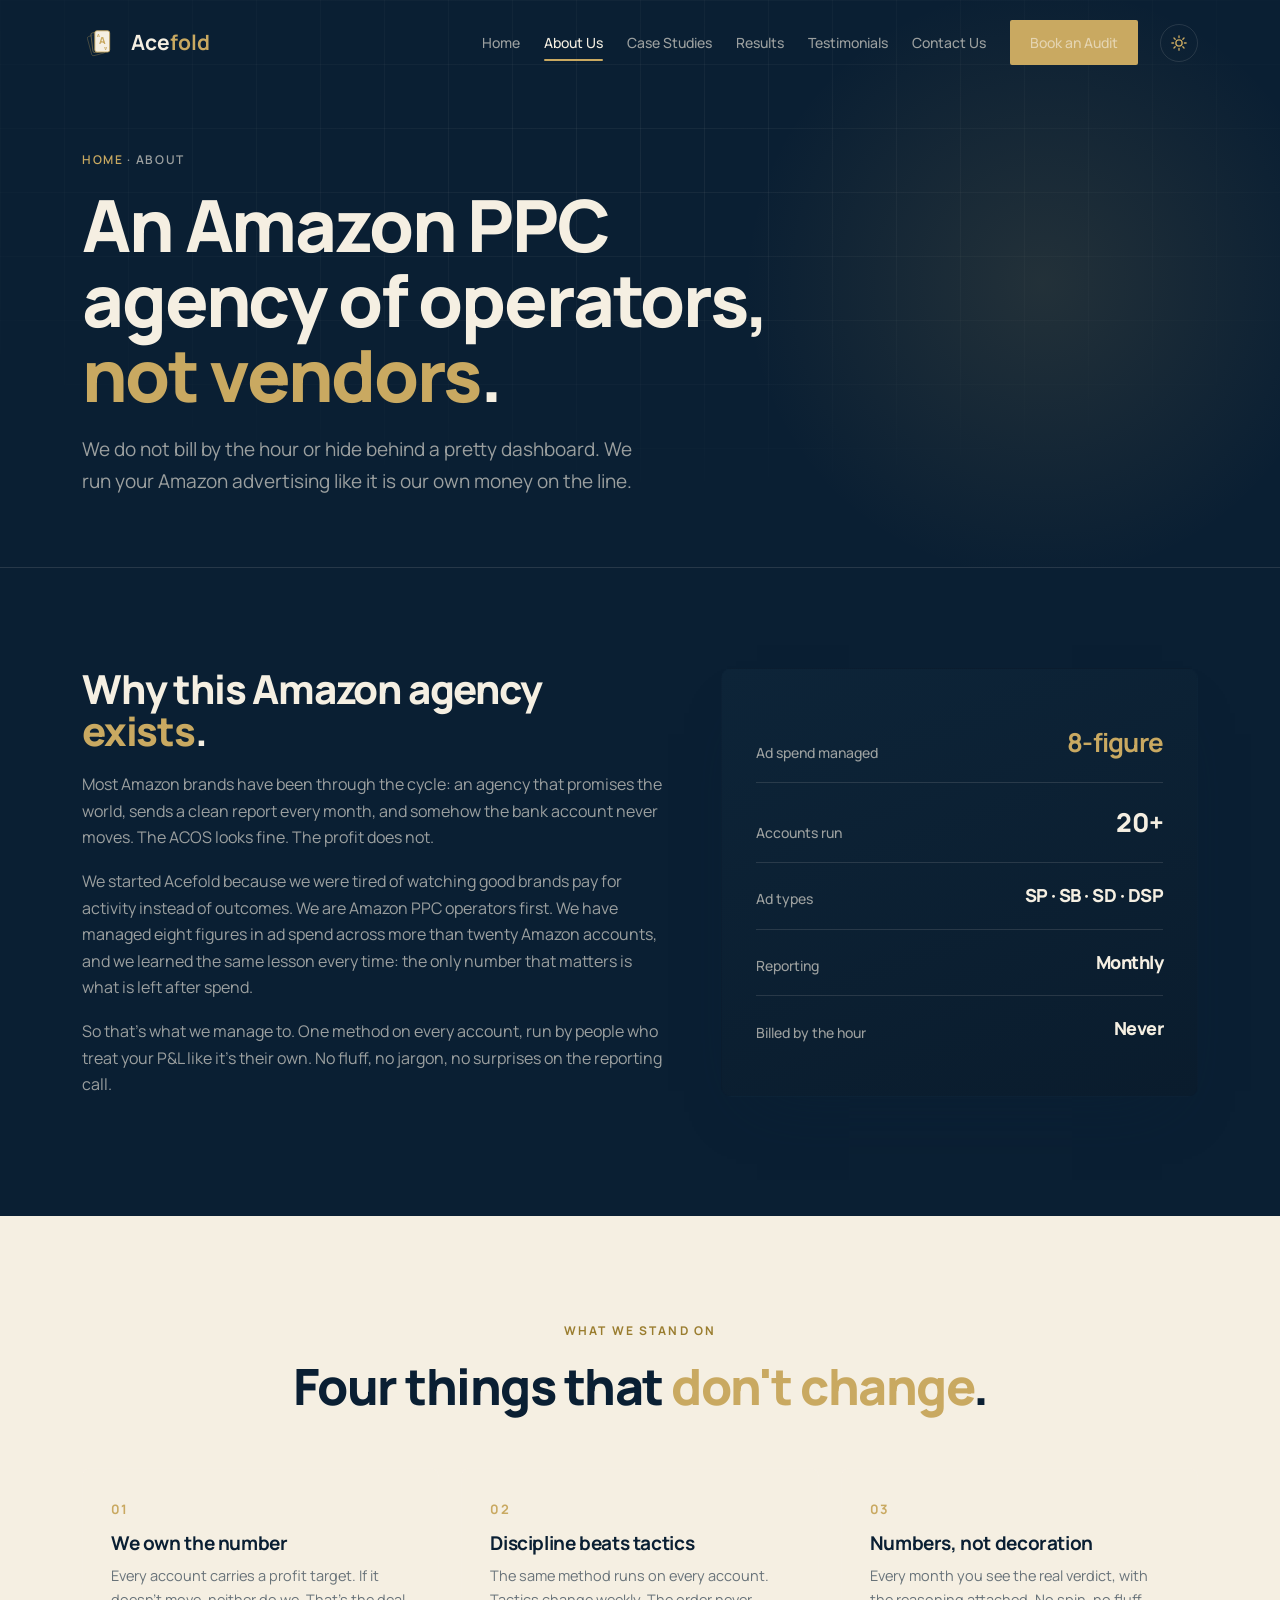
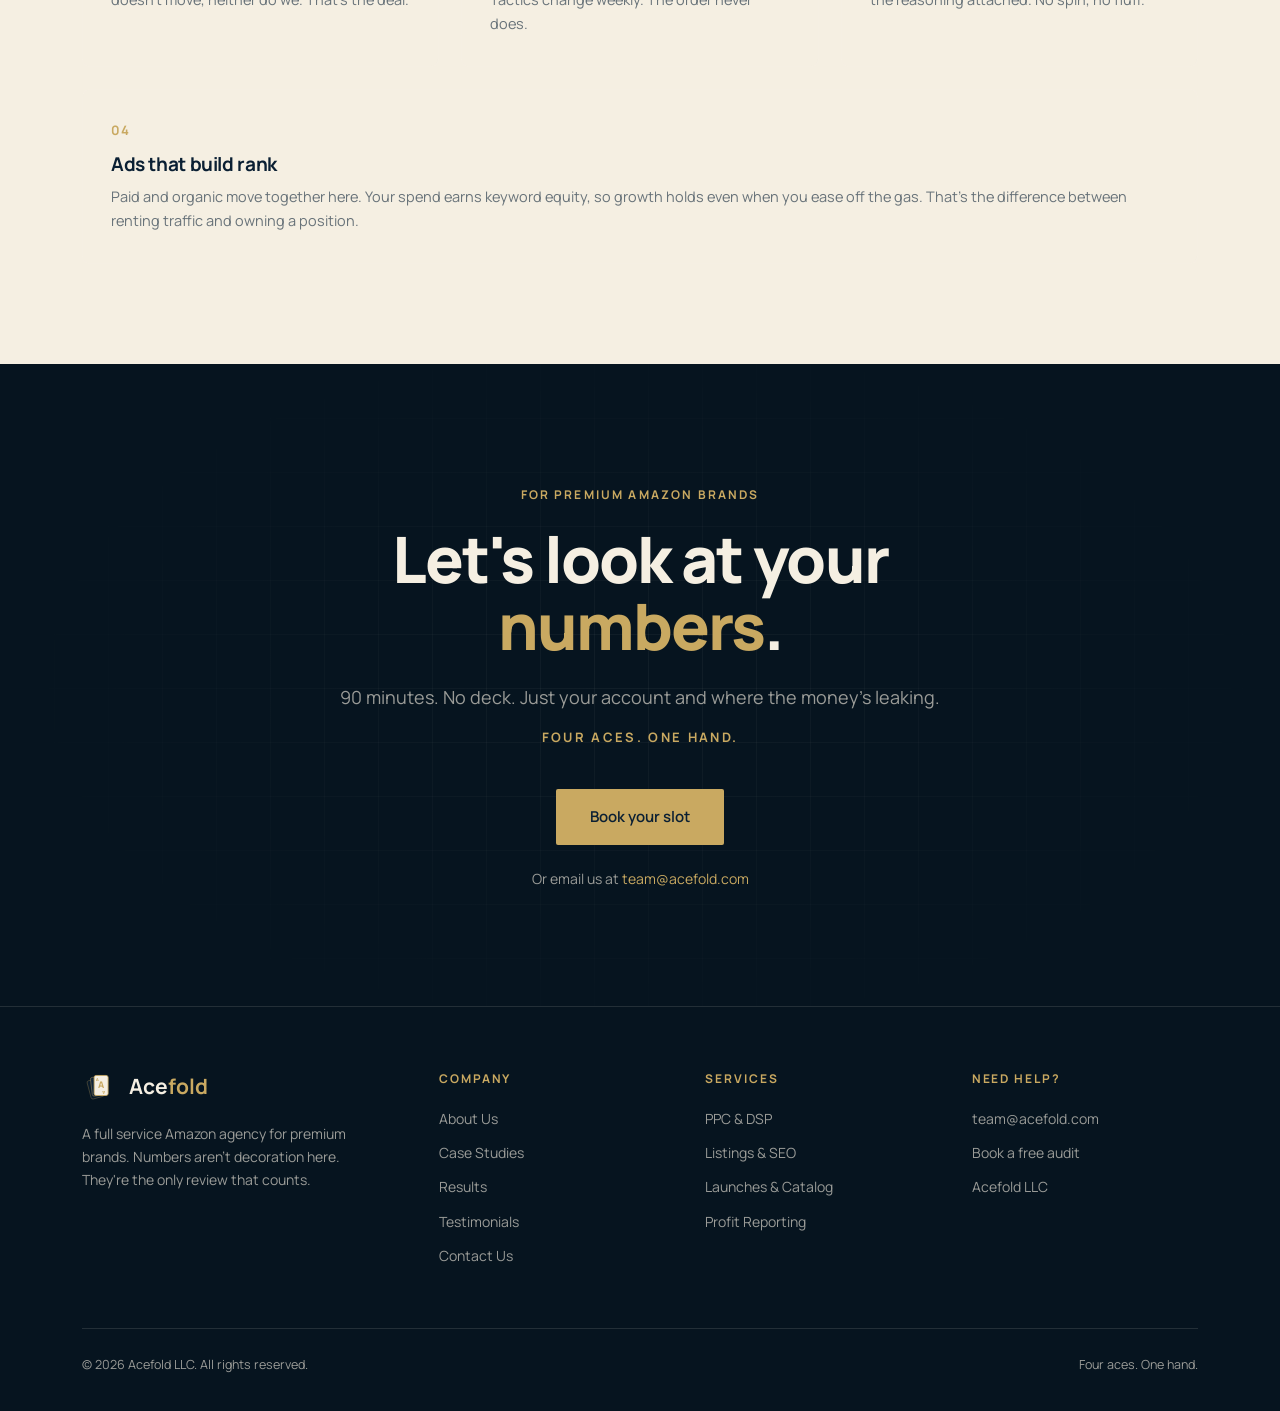
==== commit b962187b: "Add dark and light mode toggle Add a sun/moon toggle in the menu on every page. Dark stays the defau" ====
--- a/about.html
+++ b/about.html
@@ -11,6 +11,7 @@
 <link href="https://fonts.googleapis.com/css2?family=Manrope:wght@400;500;600;700;800&display=swap" rel="stylesheet" media="print" onload="this.media='all'" />
 <noscript><link href="https://fonts.googleapis.com/css2?family=Manrope:wght@400;500;600;700;800&display=swap" rel="stylesheet" /></noscript>
 <link rel="stylesheet" href="style.css" />
+<script>try{if(localStorage.getItem('acefold-theme')==='light')document.documentElement.setAttribute('data-theme','light')}catch(e){}</script>
 <link rel="canonical" href="https://acefold.com/about.html" />
 <meta name="robots" content="index, follow, max-image-preview:large" />
 <meta property="og:type" content="website" />
@@ -63,6 +64,7 @@
     <a href="contact.html">Contact Us</a>
     <a href="https://calendly.com/team-acefold/30min" target="_blank" rel="noopener" class="btn btn-gold" style="padding:11px 20px">Book an Audit</a>
   </div>
+  <button class="theme-toggle" id="themetoggle" type="button" aria-label="Switch to light mode"><svg class="i-sun" viewBox="0 0 24 24" fill="none" stroke="currentColor" stroke-width="1.8" stroke-linecap="round" aria-hidden="true"><circle cx="12" cy="12" r="4.2"/><path d="M12 2.5v2.2M12 19.3v2.2M2.5 12h2.2M19.3 12h2.2M5.3 5.3l1.6 1.6M17.1 17.1l1.6 1.6M5.3 18.7l1.6-1.6M17.1 6.9l1.6-1.6"/></svg><svg class="i-moon" viewBox="0 0 24 24" fill="none" stroke="currentColor" stroke-width="1.8" stroke-linecap="round" stroke-linejoin="round" aria-hidden="true"><path d="M20 14.6A8.2 8.2 0 0 1 9.4 4a8.2 8.2 0 1 0 10.6 10.6z"/></svg></button>
   <button class="nav-toggle" id="navtoggle" aria-label="Menu"><span></span><span></span><span></span></button>
 </nav>
 
@@ -154,5 +156,16 @@
   const io=new IntersectionObserver((es)=>{es.forEach(e=>{if(e.isIntersecting){e.target.classList.add('visible');io.unobserve(e.target)}})},{threshold:0.1});
   document.querySelectorAll('.reveal').forEach((el,i)=>{el.style.transitionDelay=(i%3*0.06)+'s';io.observe(el)});
 </script>
+<script>
+  const themeBtn=document.getElementById('themetoggle');
+  const setThemeLabel=()=>themeBtn.setAttribute('aria-label',document.documentElement.getAttribute('data-theme')==='light'?'Switch to dark mode':'Switch to light mode');
+  setThemeLabel();
+  themeBtn.addEventListener('click',()=>{
+    const light=document.documentElement.getAttribute('data-theme')!=='light';
+    if(light)document.documentElement.setAttribute('data-theme','light');else document.documentElement.removeAttribute('data-theme');
+    try{localStorage.setItem('acefold-theme',light?'light':'dark')}catch(e){}
+    setThemeLabel();
+  });
+</script>
 </body>
 </html>
--- a/style.css
+++ b/style.css
@@ -420,3 +420,52 @@
 
 /* odd last figure spans the row */
 .case-figs:not(.one):not(.five) figure:last-child:nth-child(odd){grid-column:1/-1}
+
+/* ===== phone polish ===== */
+.rcard .projtag{font-size:11px;white-space:nowrap;display:inline-block;margin-top:4px}
+.rcard-type{font-size:11px}
+.cm .proj{font-size:11px}
+@media(max-width:720px){
+  .case-metrics{grid-template-columns:repeat(2,1fr);gap:10px}
+  .cm{padding:16px 14px 14px}
+  .cm .v{font-size:22px}
+  .rcard{padding:24px 22px 22px}
+  .rcard-top{flex-direction:column;align-items:flex-start;gap:10px}
+  .rcard .projtag{margin-left:0;margin-top:8px;display:table}
+}
+
+/* ===== LIGHT MODE (toggle in the menu; dark stays the default) ===== */
+.theme-toggle{position:relative;z-index:101;display:inline-flex;align-items:center;justify-content:center;width:38px;height:38px;margin-left:22px;flex-shrink:0;border-radius:50%;border:1px solid var(--line-navy);background:transparent;color:var(--gold);cursor:pointer;transition:border-color .25s,transform .25s}
+.theme-toggle:hover{border-color:var(--gold);transform:rotate(-12deg)}
+.theme-toggle:focus-visible{outline:2px solid var(--gold);outline-offset:3px}
+.theme-toggle svg{width:18px;height:18px}
+.theme-toggle .i-moon{display:none}
+[data-theme="light"] .theme-toggle .i-sun{display:none}
+[data-theme="light"] .theme-toggle .i-moon{display:block}
+.nav-links{margin-left:auto}
+@media(max-width:1120px){.theme-toggle{margin-left:auto;margin-right:16px}}
+
+[data-theme="light"]{--cream:#0A1F33;--muted-cream:rgba(10,31,51,0.66);--line-navy:rgba(10,31,51,0.12)}
+[data-theme="light"] body{background:#F5EFE2;color:#0A1F33}
+[data-theme="light"] ::selection{color:#0A1F33}
+[data-theme="light"] .sec-cream{background:#FFFFFF}
+[data-theme="light"] .nav-bg.scrolled{background:rgba(245,239,226,0.96)}
+[data-theme="light"] .case-jump{background:rgba(245,239,226,0.96)}
+[data-theme="light"] .case:nth-of-type(even){background:#FFFFFF}
+[data-theme="light"] .case-cols li{color:rgba(10,31,51,0.82)}
+[data-theme="light"] .cfield input,[data-theme="light"] .cfield textarea{background:#FFFFFF}
+[data-theme="light"] .cm .proj{background:#0A1F33;color:#F5EFE2}
+[data-theme="light"] .rcard .projtag,[data-theme="light"] .rfilter button.on{color:#F5EFE2}
+[data-theme="light"] .hero-glow{background:radial-gradient(circle,rgba(201,169,97,0.18) 0%,transparent 62%)}
+@media(max-width:1120px){[data-theme="light"] .nav-links{background:#F5EFE2}}
+
+/* gold text needs the darker gold on light surfaces */
+[data-theme="light"] :is(.eyebrow,.lnk,.ctag,.case-cols h3,.vcard .vn,.banner .crumb a,.contact-side a,.bbody .more,.wcard-cat,.wcard .wstat .v,.cm .v.g,.brand-name b,.theme-toggle){color:#9a7d2f}
+[data-theme="light"] .gold{color:#b8923a}
+[data-theme="light"] .ctag{border-color:rgba(154,125,47,0.4)}
+[data-theme="light"] .ctag.solid{color:#0A1F33;border-color:var(--gold)}
+[data-theme="light"] .case-num{-webkit-text-stroke-color:#b8923a}
+
+/* these stay dark in both modes, as before */
+[data-theme="light"] :is(.cta,footer,.about-panel,.dash){--cream:#F5EFE2;--muted-cream:rgba(245,239,226,0.62);--line-navy:rgba(245,239,226,0.12);color:#F5EFE2}
+[data-theme="light"] :is(.cta,footer) :is(.eyebrow,.gold,.brand-name b){color:var(--gold)}
